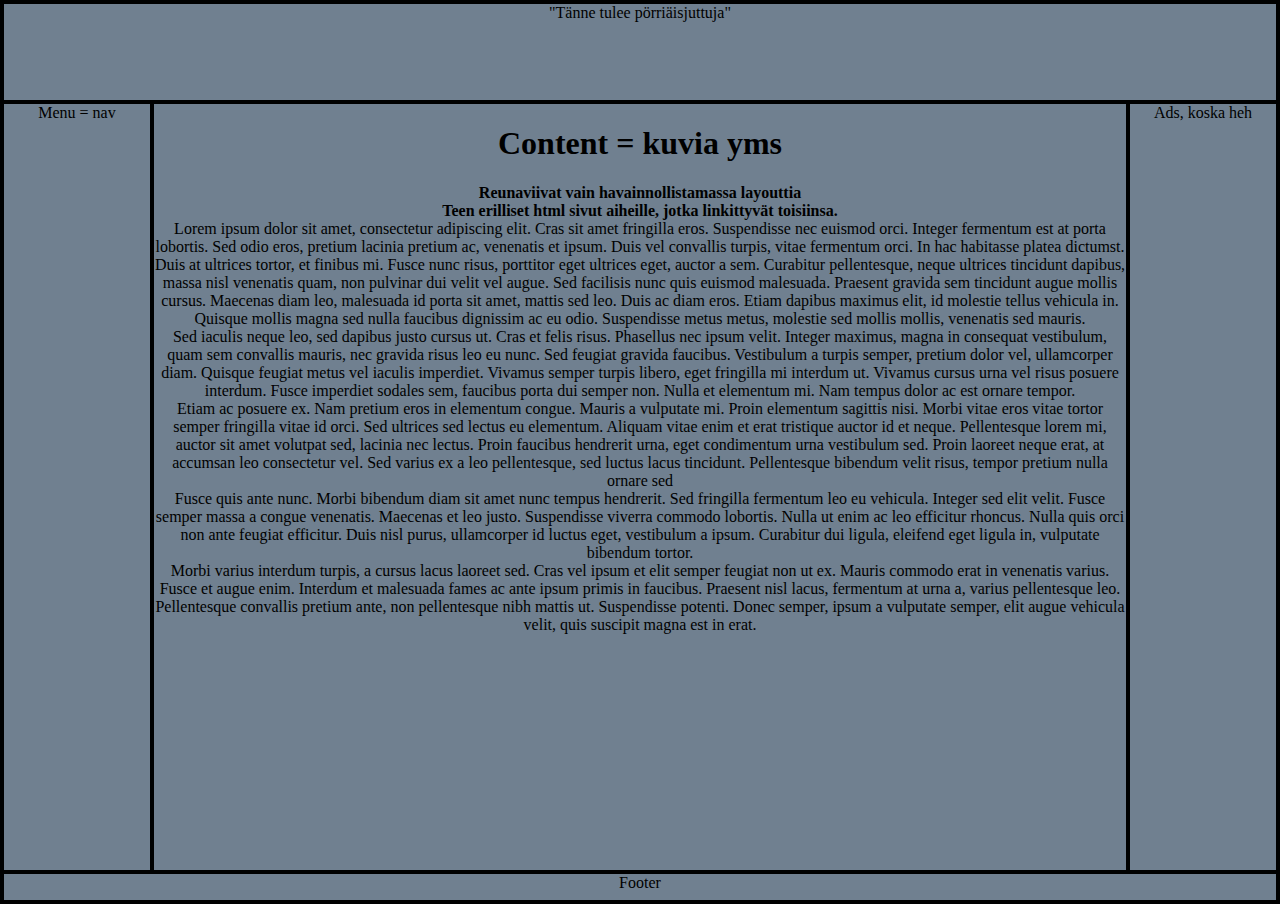
==== index.html @ ac58872f "css siistiminen" ====
<html lang="en">
<head>
    <meta charset="UTF-8">
    <meta http-equiv="X-UA-Compatible" content="IE=edge">
    <meta name="viewport" content="width=device-width, initial-scale=1.0">
    <link rel="stylesheet" type="text/css" media="screen" href="hha_style.css">
    <script src="/hha_script.js"></script>
    <title>Honeyhill FApiary</title>
</head>
<body>
    <body class="hha_grid">
        <header class="hha__header">"Tänne tulee pörriäisjuttuja"</header>
        <main class="hha__main">
            <b><h1> Content = kuvia yms</h1>
            Reunaviivat vain havainnollistamassa layouttia
            <br>
            Teen erilliset html sivut aiheille, jotka linkittyvät toisiinsa.</b>
            <br>
            Lorem ipsum dolor sit amet, consectetur adipiscing elit. Cras sit amet fringilla eros. Suspendisse nec euismod orci. Integer fermentum est at porta lobortis. Sed odio eros, pretium lacinia pretium ac, venenatis et ipsum. Duis vel convallis turpis, vitae fermentum orci. In hac habitasse platea dictumst. Duis at ultrices tortor, et finibus mi. Fusce nunc risus, porttitor eget ultrices eget, auctor a sem. Curabitur pellentesque, neque ultrices tincidunt dapibus, massa nisl venenatis quam, non pulvinar dui velit vel augue. Sed facilisis nunc quis euismod malesuada. Praesent gravida sem tincidunt augue mollis cursus. Maecenas diam leo, malesuada id porta sit amet, mattis sed leo. Duis ac diam eros. Etiam dapibus maximus elit, id molestie tellus vehicula in. Quisque mollis magna sed nulla faucibus dignissim ac eu odio. Suspendisse metus metus, molestie sed mollis mollis, venenatis sed mauris.
            <br>
            Sed iaculis neque leo, sed dapibus justo cursus ut. Cras et felis risus. Phasellus nec ipsum velit. Integer maximus, magna in consequat vestibulum, quam sem convallis mauris, nec gravida risus leo eu nunc. Sed feugiat gravida faucibus. Vestibulum a turpis semper, pretium dolor vel, ullamcorper diam. Quisque feugiat metus vel iaculis imperdiet. Vivamus semper turpis libero, eget fringilla mi interdum ut. Vivamus cursus urna vel risus posuere interdum. Fusce imperdiet sodales sem, faucibus porta dui semper non. Nulla et elementum mi. Nam tempus dolor ac est ornare tempor.
            <br>
            Etiam ac posuere ex. Nam pretium eros in elementum congue. Mauris a vulputate mi. Proin elementum sagittis nisi. Morbi vitae eros vitae tortor semper fringilla vitae id orci. Sed ultrices sed lectus eu elementum. Aliquam vitae enim et erat tristique auctor id et neque. Pellentesque lorem mi, auctor sit amet volutpat sed, lacinia nec lectus. Proin faucibus hendrerit urna, eget condimentum urna vestibulum sed. Proin laoreet neque erat, at accumsan leo consectetur vel. Sed varius ex a leo pellentesque, sed luctus lacus tincidunt. Pellentesque bibendum velit risus, tempor pretium nulla ornare sed
            <br>
            Fusce quis ante nunc. Morbi bibendum diam sit amet nunc tempus hendrerit. Sed fringilla fermentum leo eu vehicula. Integer sed elit velit. Fusce semper massa a congue venenatis. Maecenas et leo justo. Suspendisse viverra commodo lobortis. Nulla ut enim ac leo efficitur rhoncus. Nulla quis orci non ante feugiat efficitur. Duis nisl purus, ullamcorper id luctus eget, vestibulum a ipsum. Curabitur dui ligula, eleifend eget ligula in, vulputate bibendum tortor.
            <br>
            Morbi varius interdum turpis, a cursus lacus laoreet sed. Cras vel ipsum et elit semper feugiat non ut ex. Mauris commodo erat in venenatis varius. Fusce et augue enim. Interdum et malesuada fames ac ante ipsum primis in faucibus. Praesent nisl lacus, fermentum at urna a, varius pellentesque leo. Pellentesque convallis pretium ante, non pellentesque nibh mattis ut. Suspendisse potenti. Donec semper, ipsum a vulputate semper, elit augue vehicula velit, quis suscipit magna est in erat.
        </main>
        <aside class="hha__left">Menu = nav</aside>
        <aside class="hha__right">Ads, koska heh</aside>
        <footer class="hha__footer">Footer</footer>
</body>
</html>
---- hha_style.css ----
body {
    margin: 0;
    background: slategrey;
    text-align: center;
}


.hha__header { grid-area: header; border: black solid 2px; }
.hha__footer { grid-area: footer; border: black solid 2px; }
.hha__main { grid-area: main; border: black solid 2px; }
.hha__left { grid-area: navigation; border: black solid 2px;}
.hha__right { grid-area: ads; border: black solid 2px;}

.hha_grid {
	display: grid;
	grid-template-areas: "header header header"
	                     "navigation main ads"
	                     "footer footer footer";
	grid-template-columns: 150px 1fr 150px;
	grid-template-rows: 100px 
						1fr
						30px;
    min-height: 100vh;
    border: black solid 2px;
}

@media screen and (max-width: 600px) {
	.hha_grid {
        
        grid-template-areas: 
                            "header"
		                    "navigation"
		                    "main"
		                    "ads"
		                    "footer";
		grid-template-columns: 100%;
		grid-template-rows: 100px 
							50px 
							1fr
							50px 
							30px;
	}
}
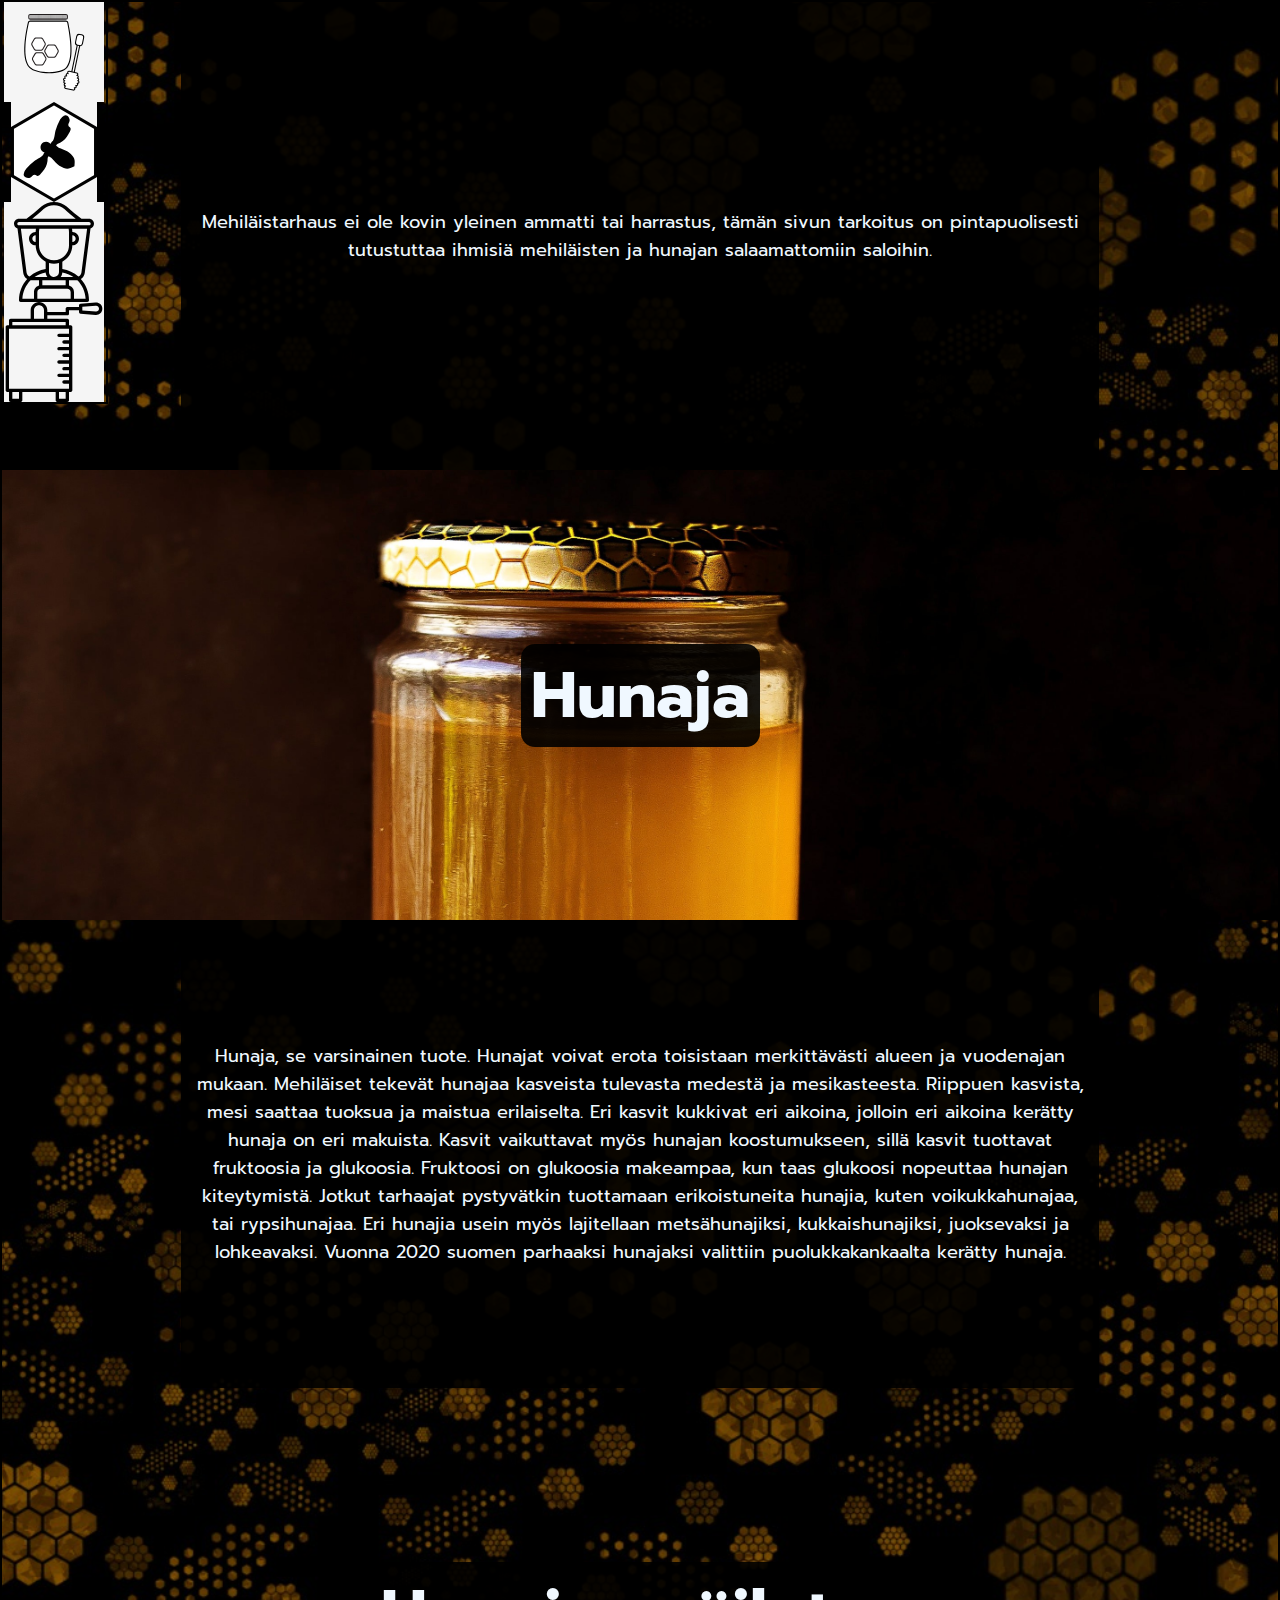
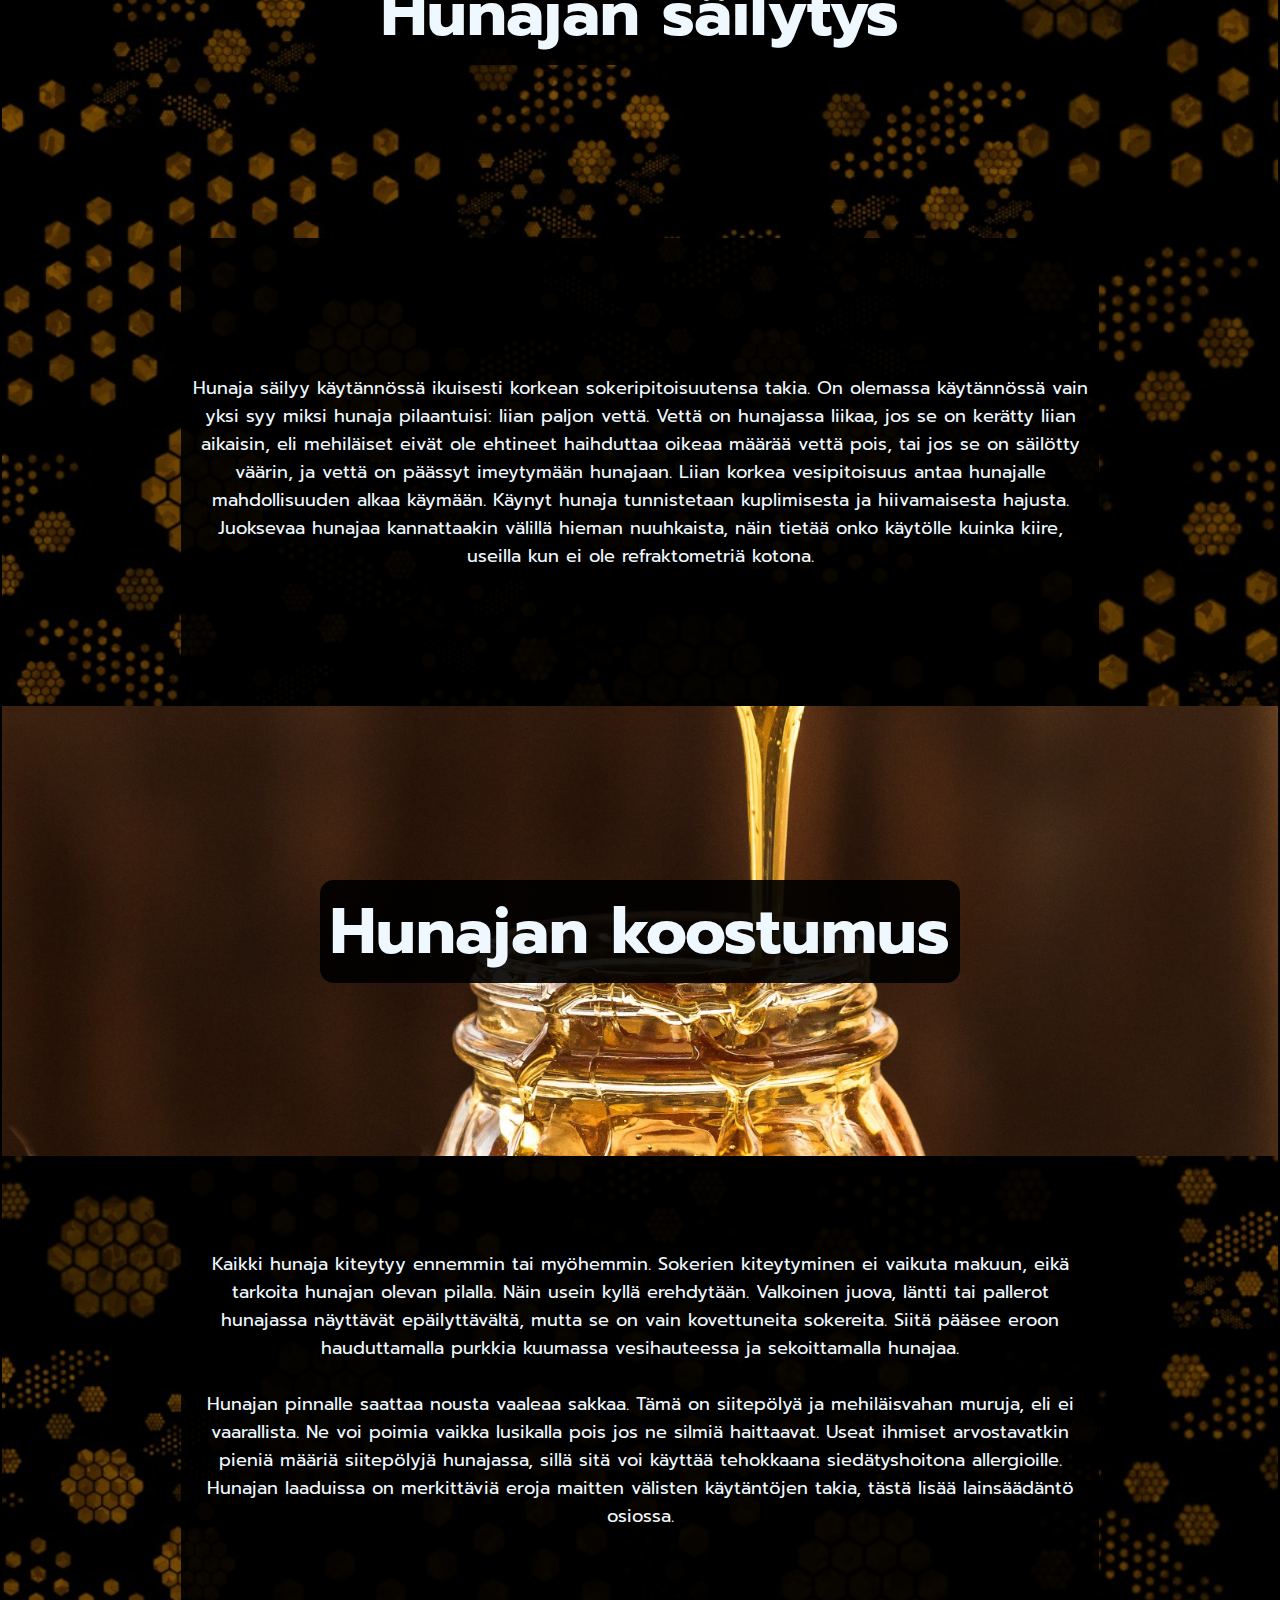
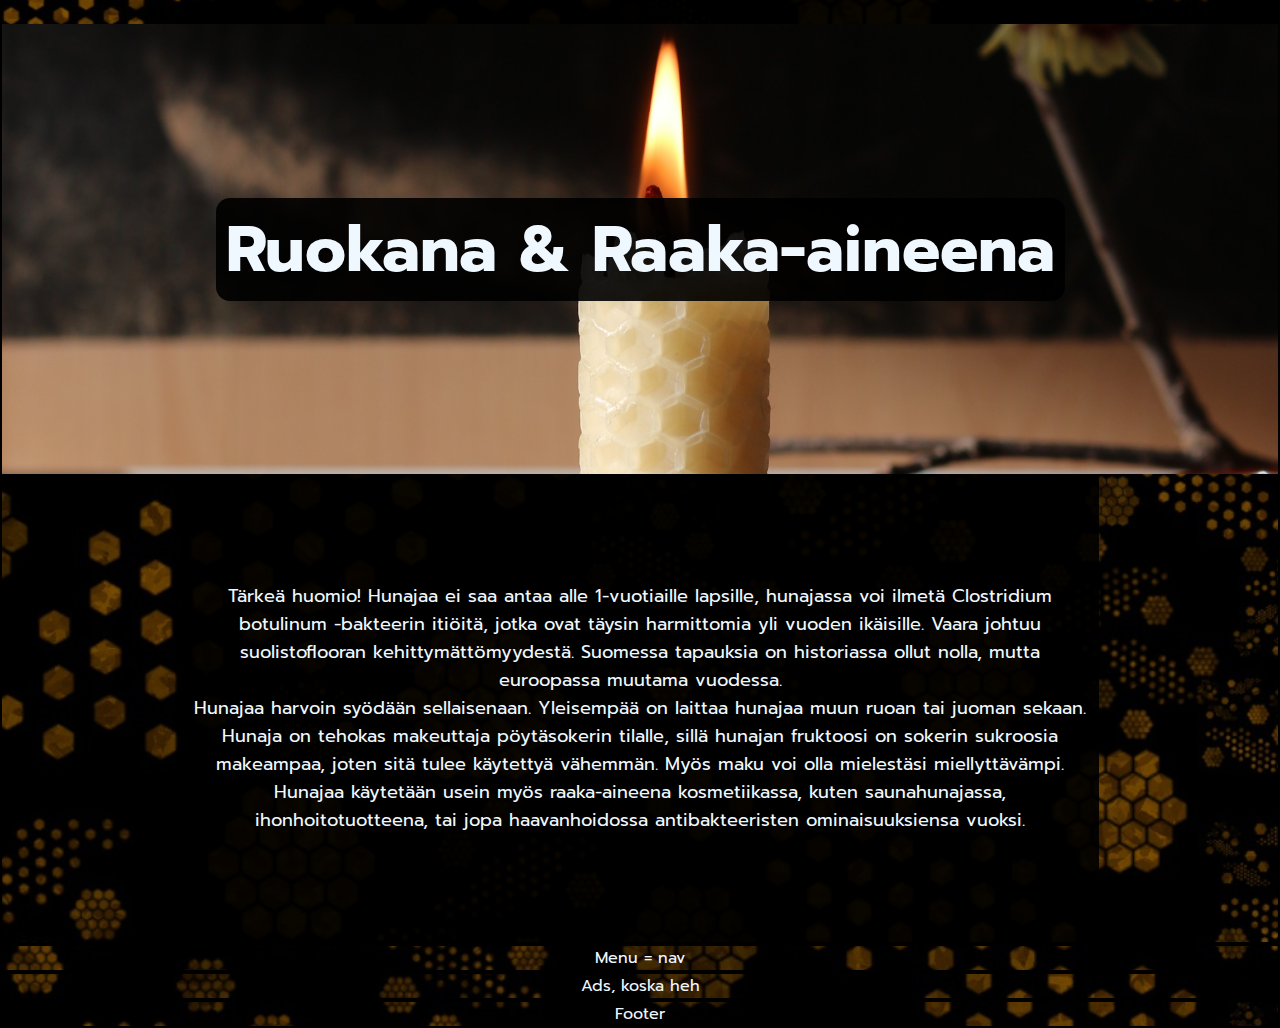
==== commit 1c7a5c9d: "sivu 1 content valmis, nav bar kesken" ====
--- a/index.html
+++ b/index.html
@@ -4,27 +4,80 @@
     <meta http-equiv="X-UA-Compatible" content="IE=edge">
     <meta name="viewport" content="width=device-width, initial-scale=1.0">
     <link rel="stylesheet" type="text/css" media="screen" href="hha_style.css">
-    <script src="/hha_script.js"></script>
+    <script src="hha_script.js"></script>
     <title>Honeyhill FApiary</title>
 </head>
 <body>
     <body class="hha_grid">
-        <header class="hha__header">"Tänne tulee pörriäisjuttuja"</header>
+       <!-- Nav on viel iha päi hemmettiä, en saanu noita kuvia pysymään oikeassa muodossa. horisontaalisesti asetettuna listana kuvat katosivat --> 
+        <header class="hha__header">
+            <a href="">
+            <img class="svg" src="hha_media/Honey_icon_white_01.svg" alt="Hunaja">
+            </a>
+            <a href="">
+            <img class="svg" src="hha_media/Hex_icon_with_bee_white.svg" alt="Mehiläiset">
+            </a>
+            <a href="">
+            <img class="svg" src="hha_media/beekeeper.svg" alt="Tarhaus">
+            </a>
+            <a href="">
+            <img class="svg" src="hha_media/centrigute.svg" alt="Lainsäädäntö">
+            </a>
+               
+        </header>
         <main class="hha__main">
-            <b><h1> Content = kuvia yms</h1>
-            Reunaviivat vain havainnollistamassa layouttia
-            <br>
-            Teen erilliset html sivut aiheille, jotka linkittyvät toisiinsa.</b>
-            <br>
-            Lorem ipsum dolor sit amet, consectetur adipiscing elit. Cras sit amet fringilla eros. Suspendisse nec euismod orci. Integer fermentum est at porta lobortis. Sed odio eros, pretium lacinia pretium ac, venenatis et ipsum. Duis vel convallis turpis, vitae fermentum orci. In hac habitasse platea dictumst. Duis at ultrices tortor, et finibus mi. Fusce nunc risus, porttitor eget ultrices eget, auctor a sem. Curabitur pellentesque, neque ultrices tincidunt dapibus, massa nisl venenatis quam, non pulvinar dui velit vel augue. Sed facilisis nunc quis euismod malesuada. Praesent gravida sem tincidunt augue mollis cursus. Maecenas diam leo, malesuada id porta sit amet, mattis sed leo. Duis ac diam eros. Etiam dapibus maximus elit, id molestie tellus vehicula in. Quisque mollis magna sed nulla faucibus dignissim ac eu odio. Suspendisse metus metus, molestie sed mollis mollis, venenatis sed mauris.
-            <br>
-            Sed iaculis neque leo, sed dapibus justo cursus ut. Cras et felis risus. Phasellus nec ipsum velit. Integer maximus, magna in consequat vestibulum, quam sem convallis mauris, nec gravida risus leo eu nunc. Sed feugiat gravida faucibus. Vestibulum a turpis semper, pretium dolor vel, ullamcorper diam. Quisque feugiat metus vel iaculis imperdiet. Vivamus semper turpis libero, eget fringilla mi interdum ut. Vivamus cursus urna vel risus posuere interdum. Fusce imperdiet sodales sem, faucibus porta dui semper non. Nulla et elementum mi. Nam tempus dolor ac est ornare tempor.
-            <br>
-            Etiam ac posuere ex. Nam pretium eros in elementum congue. Mauris a vulputate mi. Proin elementum sagittis nisi. Morbi vitae eros vitae tortor semper fringilla vitae id orci. Sed ultrices sed lectus eu elementum. Aliquam vitae enim et erat tristique auctor id et neque. Pellentesque lorem mi, auctor sit amet volutpat sed, lacinia nec lectus. Proin faucibus hendrerit urna, eget condimentum urna vestibulum sed. Proin laoreet neque erat, at accumsan leo consectetur vel. Sed varius ex a leo pellentesque, sed luctus lacus tincidunt. Pellentesque bibendum velit risus, tempor pretium nulla ornare sed
-            <br>
-            Fusce quis ante nunc. Morbi bibendum diam sit amet nunc tempus hendrerit. Sed fringilla fermentum leo eu vehicula. Integer sed elit velit. Fusce semper massa a congue venenatis. Maecenas et leo justo. Suspendisse viverra commodo lobortis. Nulla ut enim ac leo efficitur rhoncus. Nulla quis orci non ante feugiat efficitur. Duis nisl purus, ullamcorper id luctus eget, vestibulum a ipsum. Curabitur dui ligula, eleifend eget ligula in, vulputate bibendum tortor.
-            <br>
-            Morbi varius interdum turpis, a cursus lacus laoreet sed. Cras vel ipsum et elit semper feugiat non ut ex. Mauris commodo erat in venenatis varius. Fusce et augue enim. Interdum et malesuada fames ac ante ipsum primis in faucibus. Praesent nisl lacus, fermentum at urna a, varius pellentesque leo. Pellentesque convallis pretium ante, non pellentesque nibh mattis ut. Suspendisse potenti. Donec semper, ipsum a vulputate semper, elit augue vehicula velit, quis suscipit magna est in erat.
+            <div>              
+                Mehiläistarhaus ei ole kovin yleinen ammatti tai harrastus, tämän sivun tarkoitus on pintapuolisesti tutustuttaa ihmisiä mehiläisten ja hunajan salaamattomiin saloihin.
+            </div>
+
+            <div class="contentHeadline">
+                <h2>
+                   Hunaja
+                </h2>
+
+            </div>
+
+            <div>
+                <p>Hunaja, se varsinainen tuote. Hunajat voivat erota toisistaan merkittävästi alueen ja vuodenajan mukaan. Mehiläiset tekevät hunajaa kasveista tulevasta medestä ja mesikasteesta. Riippuen kasvista, mesi saattaa tuoksua ja maistua erilaiselta. 
+                    Eri kasvit kukkivat eri aikoina, jolloin eri aikoina kerätty hunaja on eri makuista. Kasvit vaikuttavat myös hunajan koostumukseen, sillä kasvit tuottavat fruktoosia ja glukoosia.
+                    Fruktoosi on glukoosia makeampaa, kun taas glukoosi nopeuttaa hunajan kiteytymistä.
+                    Jotkut tarhaajat pystyvätkin tuottamaan erikoistuneita hunajia, kuten voikukkahunajaa, tai rypsihunajaa. Eri hunajia usein myös lajitellaan metsähunajiksi, kukkaishunajiksi, juoksevaksi ja lohkeavaksi. Vuonna 2020 suomen parhaaksi hunajaksi valittiin puolukkakankaalta kerätty hunaja.
+                </p>             
+            </div>
+
+            <div class="contentHeadline">
+                <h2>Hunajan säilytys</h2>
+            </div>
+            <div>
+                <p>
+                    Hunaja säilyy käytännössä ikuisesti korkean sokeripitoisuutensa takia.
+                    On olemassa käytännössä vain yksi syy miksi hunaja pilaantuisi: liian paljon vettä. Vettä on hunajassa liikaa, jos se on kerätty liian aikaisin, eli mehiläiset eivät ole ehtineet haihduttaa oikeaa määrää vettä pois, tai jos se on säilötty väärin, ja vettä on päässyt imeytymään hunajaan.
+                    Liian korkea vesipitoisuus antaa hunajalle mahdollisuuden alkaa käymään. Käynyt hunaja tunnistetaan kuplimisesta ja hiivamaisesta hajusta. Juoksevaa hunajaa kannattaakin välillä hieman nuuhkaista, näin tietää onko käytölle kuinka kiire, useilla kun ei ole refraktometriä kotona.
+                </p>
+            </div>
+            <div class="contentHeadline">
+                <h2> Hunajan koostumus</h2>
+            </div>
+            <div>
+                <p>
+                    Kaikki hunaja kiteytyy ennemmin tai myöhemmin. Sokerien kiteytyminen ei vaikuta makuun, eikä tarkoita hunajan olevan pilalla. Näin usein kyllä erehdytään. Valkoinen juova, läntti tai pallerot hunajassa näyttävät epäilyttävältä, mutta se on vain kovettuneita sokereita. Siitä pääsee eroon hauduttamalla purkkia kuumassa vesihauteessa ja sekoittamalla hunajaa. 
+                    <br><br>
+                    Hunajan pinnalle saattaa nousta vaaleaa sakkaa. Tämä on siitepölyä ja mehiläisvahan muruja, eli ei vaarallista. Ne voi poimia vaikka lusikalla pois jos ne silmiä haittaavat. Useat ihmiset arvostavatkin pieniä määriä siitepölyjä hunajassa, sillä sitä voi käyttää tehokkaana siedätyshoitona allergioille.
+                    Hunajan laaduissa on merkittäviä eroja maitten välisten käytäntöjen takia, tästä lisää lainsäädäntö osiossa.
+                </p>
+            </div>
+            <div class="contentHeadline">
+                <h2>Ruokana & Raaka-aineena</h2>
+            </div>
+            <div>
+                <p>
+                    Tärkeä huomio! Hunajaa ei saa antaa alle 1-vuotiaille lapsille, hunajassa voi ilmetä Clostridium botulinum -bakteerin itiöitä, jotka ovat täysin harmittomia yli vuoden ikäisille. Vaara johtuu suolistoflooran kehittymättömyydestä. Suomessa tapauksia on historiassa ollut nolla, mutta euroopassa muutama vuodessa.
+                    <br>
+                    Hunajaa harvoin syödään sellaisenaan. Yleisempää on laittaa hunajaa muun ruoan tai juoman sekaan. Hunaja on tehokas makeuttaja pöytäsokerin tilalle, sillä hunajan fruktoosi on sokerin sukroosia makeampaa, joten sitä tulee käytettyä vähemmän. Myös maku voi olla mielestäsi miellyttävämpi.
+                    <br>
+                    Hunajaa käytetään usein myös raaka-aineena kosmetiikassa, kuten saunahunajassa, ihonhoitotuotteena, tai jopa haavanhoidossa antibakteeristen ominaisuuksiensa vuoksi.
+                </p>
+            </div>
         </main>
         <aside class="hha__left">Menu = nav</aside>
         <aside class="hha__right">Ads, koska heh</aside>
--- a/hha_style.css
+++ b/hha_style.css
@@ -1,9 +1,112 @@
+/* Sivun yleiset asetukset */
+@import url('https://fonts.googleapis.com/css2?family=Prompt:wght@100&display=swap');
+* {	border: 0;
+	padding: 0;
+	margin: 0;
+	font-family: 'Prompt', sans-serif;
+	color: aliceblue;	
+}
+
 body {
-    margin: 0;
     background: slategrey;
     text-align: center;
+	background-image: url(hha_media/background-7002290.jpg);
+	background-size: cover;
 }
 
+div {
+	display: flex;
+	align-items: center;
+	justify-content: center;
+	width: 100%;
+	height: 50vh;}
+
+h2 {
+	font-size: 4em;
+	background-color: rgb(0, 0, 0, 0.9);	
+	padding: 3px 10px;
+	border-radius: 14px;	
+}
+
+/* content uotoilu aka. sekoilu */
+
+div:nth-child(1){
+	margin: auto;
+	padding: 1vh;
+	max-width: 100vh;
+	background-color: rgb(0, 0, 0, 0.9);
+	font-size: 2vh;
+}
+div:nth-child(2){
+	background-image: url(hha_media/honeyjar1.jpg);
+	background-size: cover;
+}
+div:nth-child(3){
+	margin: auto;
+	padding: 1vh;
+	max-width: 100vh;
+	background-color: rgb(0, 0, 0, 0.9);
+	font-size: 2vh;
+}
+div:nth-child(4){
+	background-image: url(hha_media/honeyjar2.jpg);
+	background-size: cover;
+}
+div:nth-child(5){
+	margin: auto;
+	padding: 1vh;
+	max-width: 100vh;
+	background-color: rgb(0, 0, 0, 0.9);
+	font-size: 2vh;
+}
+div:nth-child(6){
+	background-image: url(hha_media/honeyjar2\ -\ Copy.jpg);
+	background-size: cover;
+}
+div:nth-child(7){
+	margin: auto;
+	padding: 1vh;
+	max-width: 100vh;
+	background-color: rgb(0, 0, 0, 0.9);
+	font-size: 2vh;
+}
+div:nth-child(8){
+	background-image: url(hha_media/beeswax-4052813.jpg);
+	background-size: cover;
+}
+div:nth-child(9){
+	margin: auto;
+	padding: 1vh;
+	max-width: 100vh;
+	background-color: rgb(0, 0, 0, 0.9);
+	font-size: 2vh;
+}
+div:nth-child(10){
+	background-color: green;
+}
+div:nth-child(11){
+	margin: auto;
+	padding: 1vh;
+	max-width: 100vh;
+	background-color: rgb(0, 0, 0, 0.9);
+	font-size: 2vh;
+
+}div:nth-child(12){
+	background-color: green;
+}
+
+/* Nav on viel ripulia, en ehtinyt selvittää miks eka versio ei toiminut. Tämä on väliaikainen */
+
+.svg {
+	max-width: 100px;
+	max-height: 100px;
+	background-color: whitesmoke;
+		
+}  
+.hha__header { position: fixed;
+}
+
+/* Gridin jäsentely */
 
 .hha__header { grid-area: header; border: black solid 2px; }
 .hha__footer { grid-area: footer; border: black solid 2px; }
@@ -11,22 +114,7 @@
 .hha__left { grid-area: navigation; border: black solid 2px;}
 .hha__right { grid-area: ads; border: black solid 2px;}
 
-.hha_grid {
-	display: grid;
-	grid-template-areas: "header header header"
-	                     "navigation main ads"
-	                     "footer footer footer";
-	grid-template-columns: 150px 1fr 150px;
-	grid-template-rows: 100px 
-						1fr
-						30px;
-    min-height: 100vh;
-    border: black solid 2px;
-}
-
-@media screen and (max-width: 600px) {
-	.hha_grid {
-        
+.hha_grid {        
         grid-template-areas: 
                             "header"
 		                    "navigation"
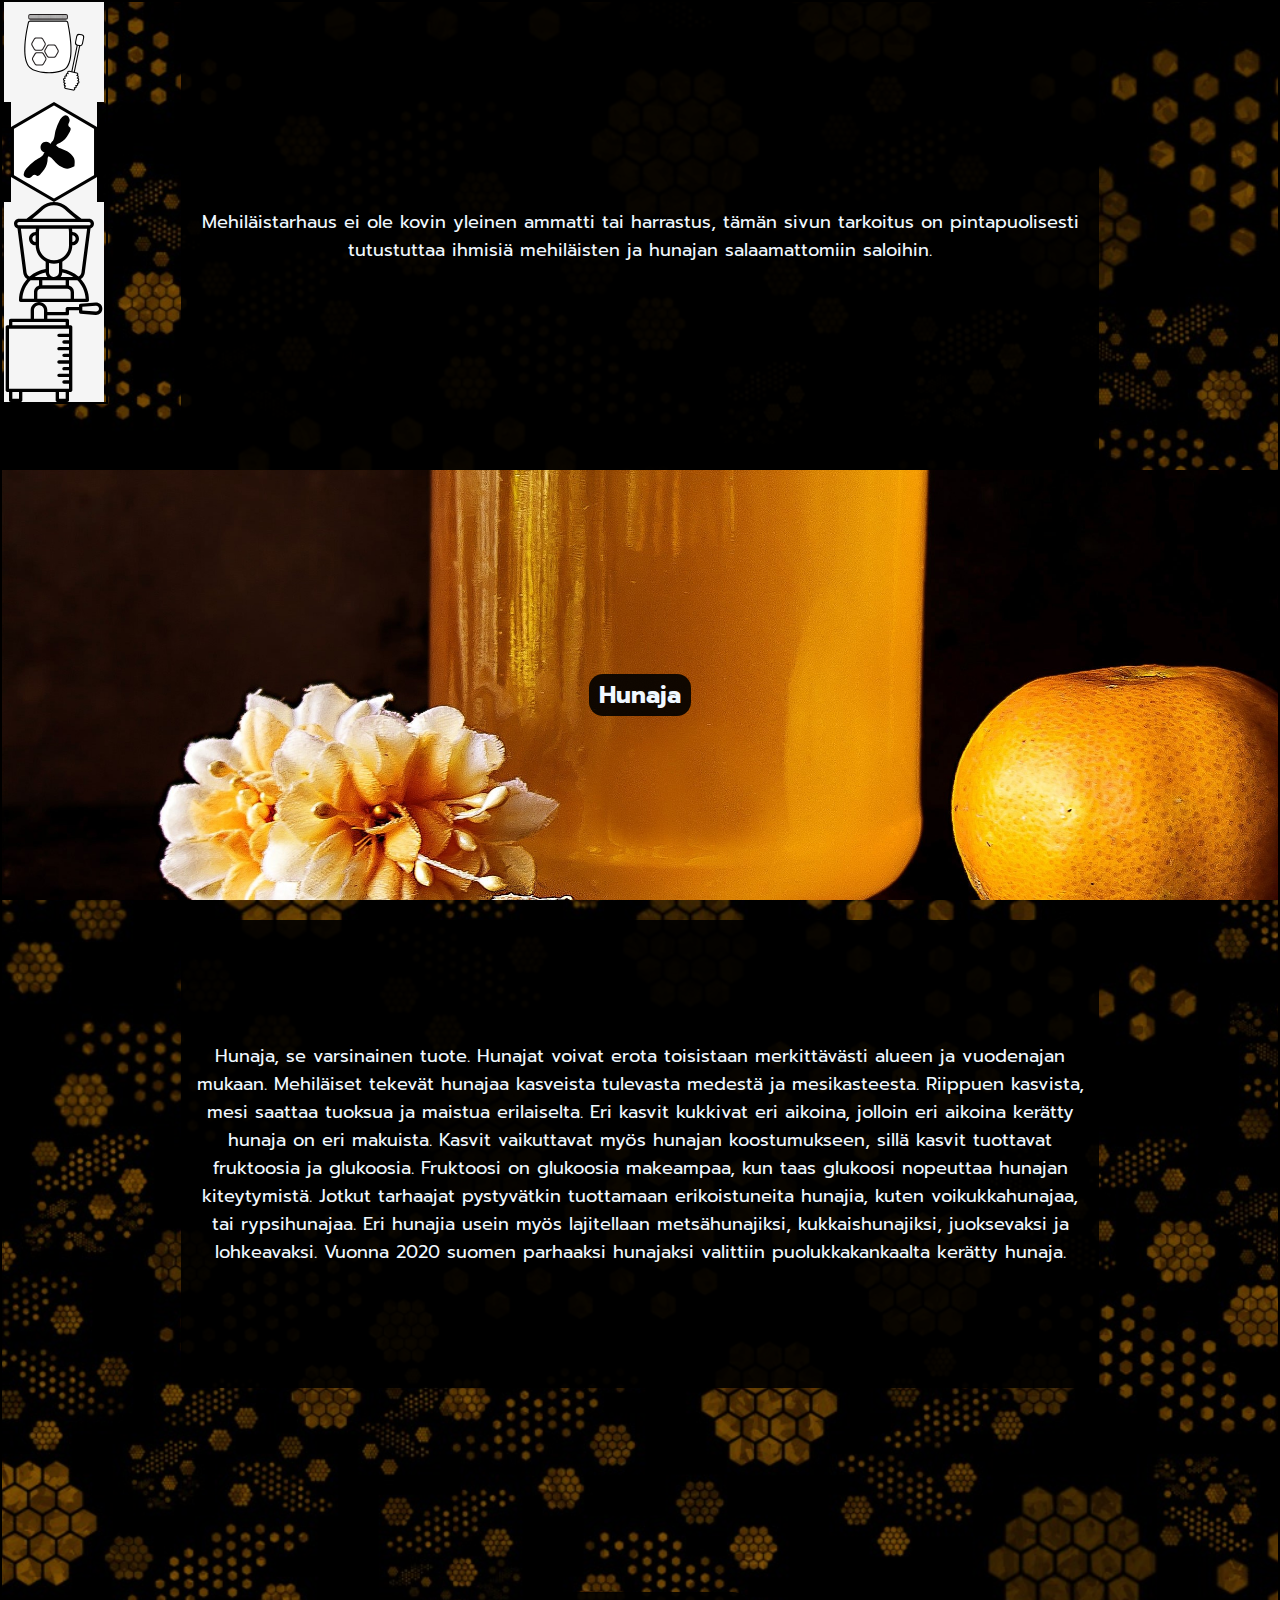
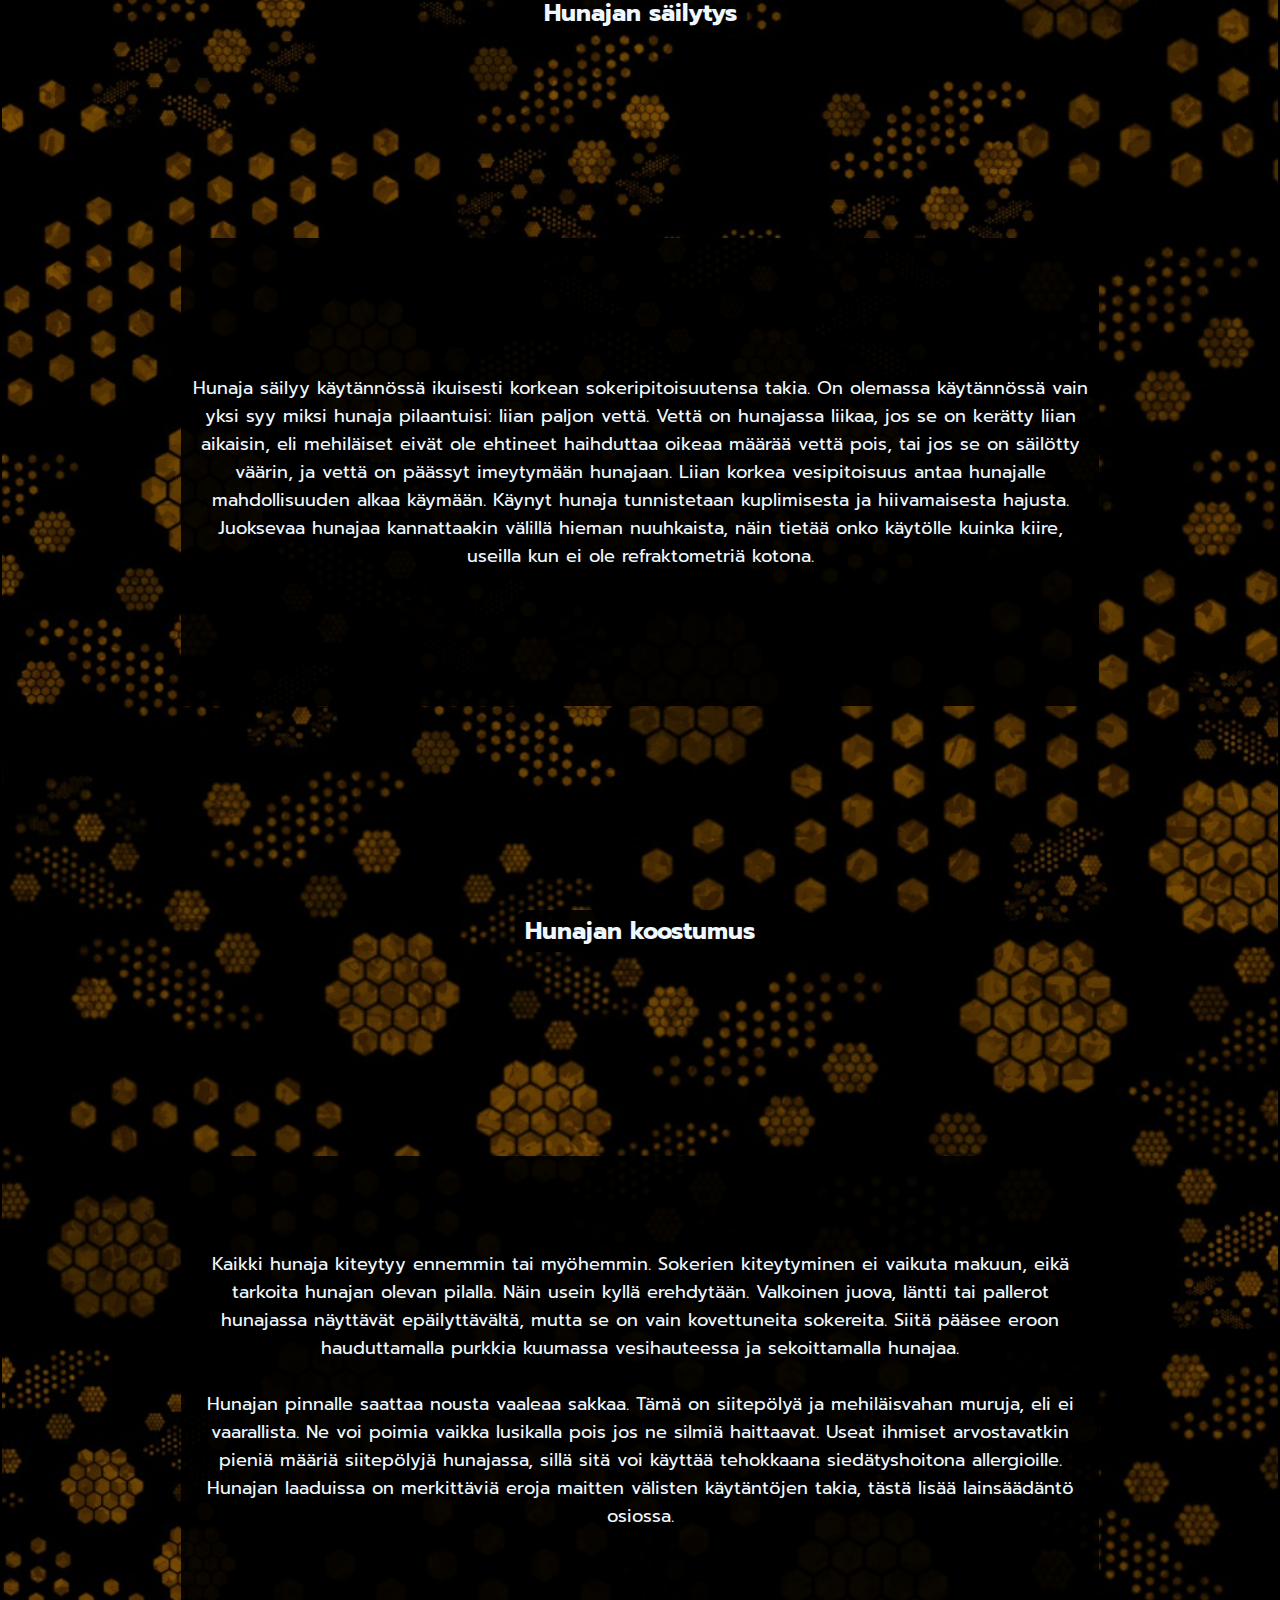
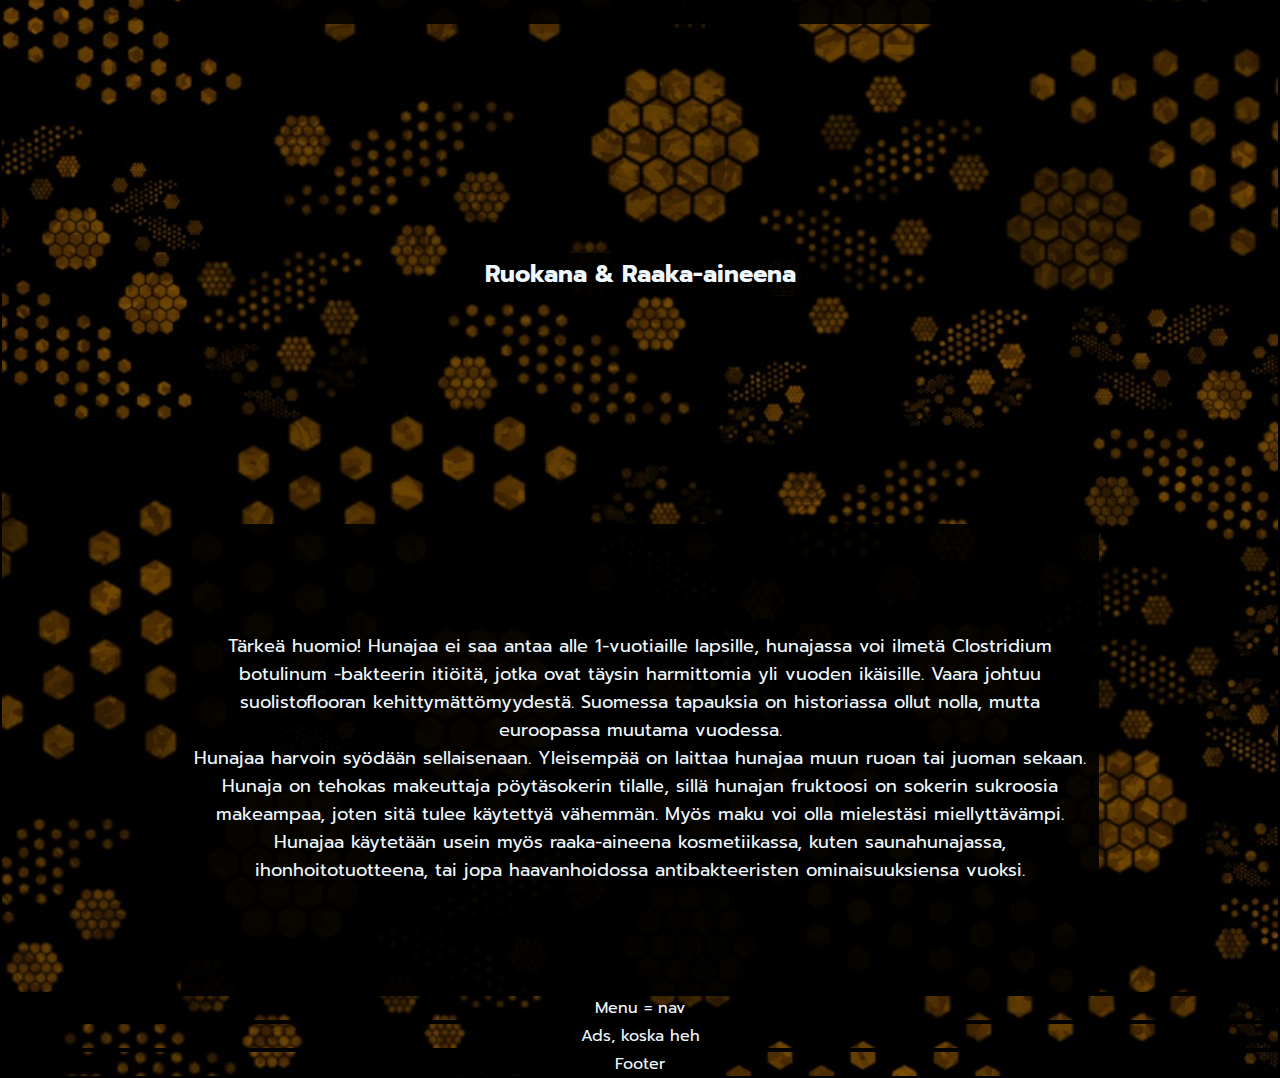
==== commit c10f2262: "parallax" ====
--- a/index.html
+++ b/index.html
@@ -11,16 +11,16 @@
     <body class="hha_grid">
        <!-- Nav on viel iha päi hemmettiä, en saanu noita kuvia pysymään oikeassa muodossa. horisontaalisesti asetettuna listana kuvat katosivat --> 
         <header class="hha__header">
-            <a href="">
+            <a href="index.html">
             <img class="svg" src="hha_media/Honey_icon_white_01.svg" alt="Hunaja">
             </a>
-            <a href="">
+            <a href="hha_bees.html">
             <img class="svg" src="hha_media/Hex_icon_with_bee_white.svg" alt="Mehiläiset">
             </a>
-            <a href="">
+            <a href="hha_apiary.html">
             <img class="svg" src="hha_media/beekeeper.svg" alt="Tarhaus">
             </a>
-            <a href="">
+            <a href="hha_source.html">
             <img class="svg" src="hha_media/centrigute.svg" alt="Lainsäädäntö">
             </a>
                
@@ -30,7 +30,7 @@
                 Mehiläistarhaus ei ole kovin yleinen ammatti tai harrastus, tämän sivun tarkoitus on pintapuolisesti tutustuttaa ihmisiä mehiläisten ja hunajan salaamattomiin saloihin.
             </div>
 
-            <div class="contentHeadline">
+            <div class="contentHeadlineHoney1">
                 <h2>
                    Hunaja
                 </h2>
@@ -45,7 +45,7 @@
                 </p>             
             </div>
 
-            <div class="contentHeadline">
+            <div class="contentHeadlineHoney2">
                 <h2>Hunajan säilytys</h2>
             </div>
             <div>
@@ -55,7 +55,7 @@
                     Liian korkea vesipitoisuus antaa hunajalle mahdollisuuden alkaa käymään. Käynyt hunaja tunnistetaan kuplimisesta ja hiivamaisesta hajusta. Juoksevaa hunajaa kannattaakin välillä hieman nuuhkaista, näin tietää onko käytölle kuinka kiire, useilla kun ei ole refraktometriä kotona.
                 </p>
             </div>
-            <div class="contentHeadline">
+            <div class="contentHeadlineHoney3">
                 <h2> Hunajan koostumus</h2>
             </div>
             <div>
@@ -66,7 +66,7 @@
                     Hunajan laaduissa on merkittäviä eroja maitten välisten käytäntöjen takia, tästä lisää lainsäädäntö osiossa.
                 </p>
             </div>
-            <div class="contentHeadline">
+            <div class="contentHeadlineHoney4">
                 <h2>Ruokana & Raaka-aineena</h2>
             </div>
             <div>
--- a/hha_style.css
+++ b/hha_style.css
@@ -19,10 +19,11 @@
 	align-items: center;
 	justify-content: center;
 	width: 100%;
-	height: 50vh;}
+	min-height: 50vh;
+	height: auto;}
 
 h2 {
-	font-size: 4em;
+	font-size: em;
 	background-color: rgb(0, 0, 0, 0.9);	
 	padding: 3px 10px;
 	border-radius: 14px;	
@@ -38,7 +39,9 @@
 	font-size: 2vh;
 }
 div:nth-child(2){
+	height: 50vh;
 	background-image: url(hha_media/honeyjar1.jpg);
+	background-attachment: fixed;
 	background-size: cover;
 }
 div:nth-child(3){
@@ -49,7 +52,9 @@
 	font-size: 2vh;
 }
 div:nth-child(4){
+	height: 50vh;
 	background-image: url(hha_media/honeyjar2.jpg);
+	background-attachment: fixed;
 	background-size: cover;
 }
 div:nth-child(5){
@@ -60,7 +65,9 @@
 	font-size: 2vh;
 }
 div:nth-child(6){
+	height: 50vh;
 	background-image: url(hha_media/honeyjar2\ -\ Copy.jpg);
+	background-attachment: fixed;
 	background-size: cover;
 }
 div:nth-child(7){
@@ -71,7 +78,9 @@
 	font-size: 2vh;
 }
 div:nth-child(8){
+	height: 500px;
 	background-image: url(hha_media/beeswax-4052813.jpg);
+	background-attachment: fixed;
 	background-size: cover;
 }
 div:nth-child(9){
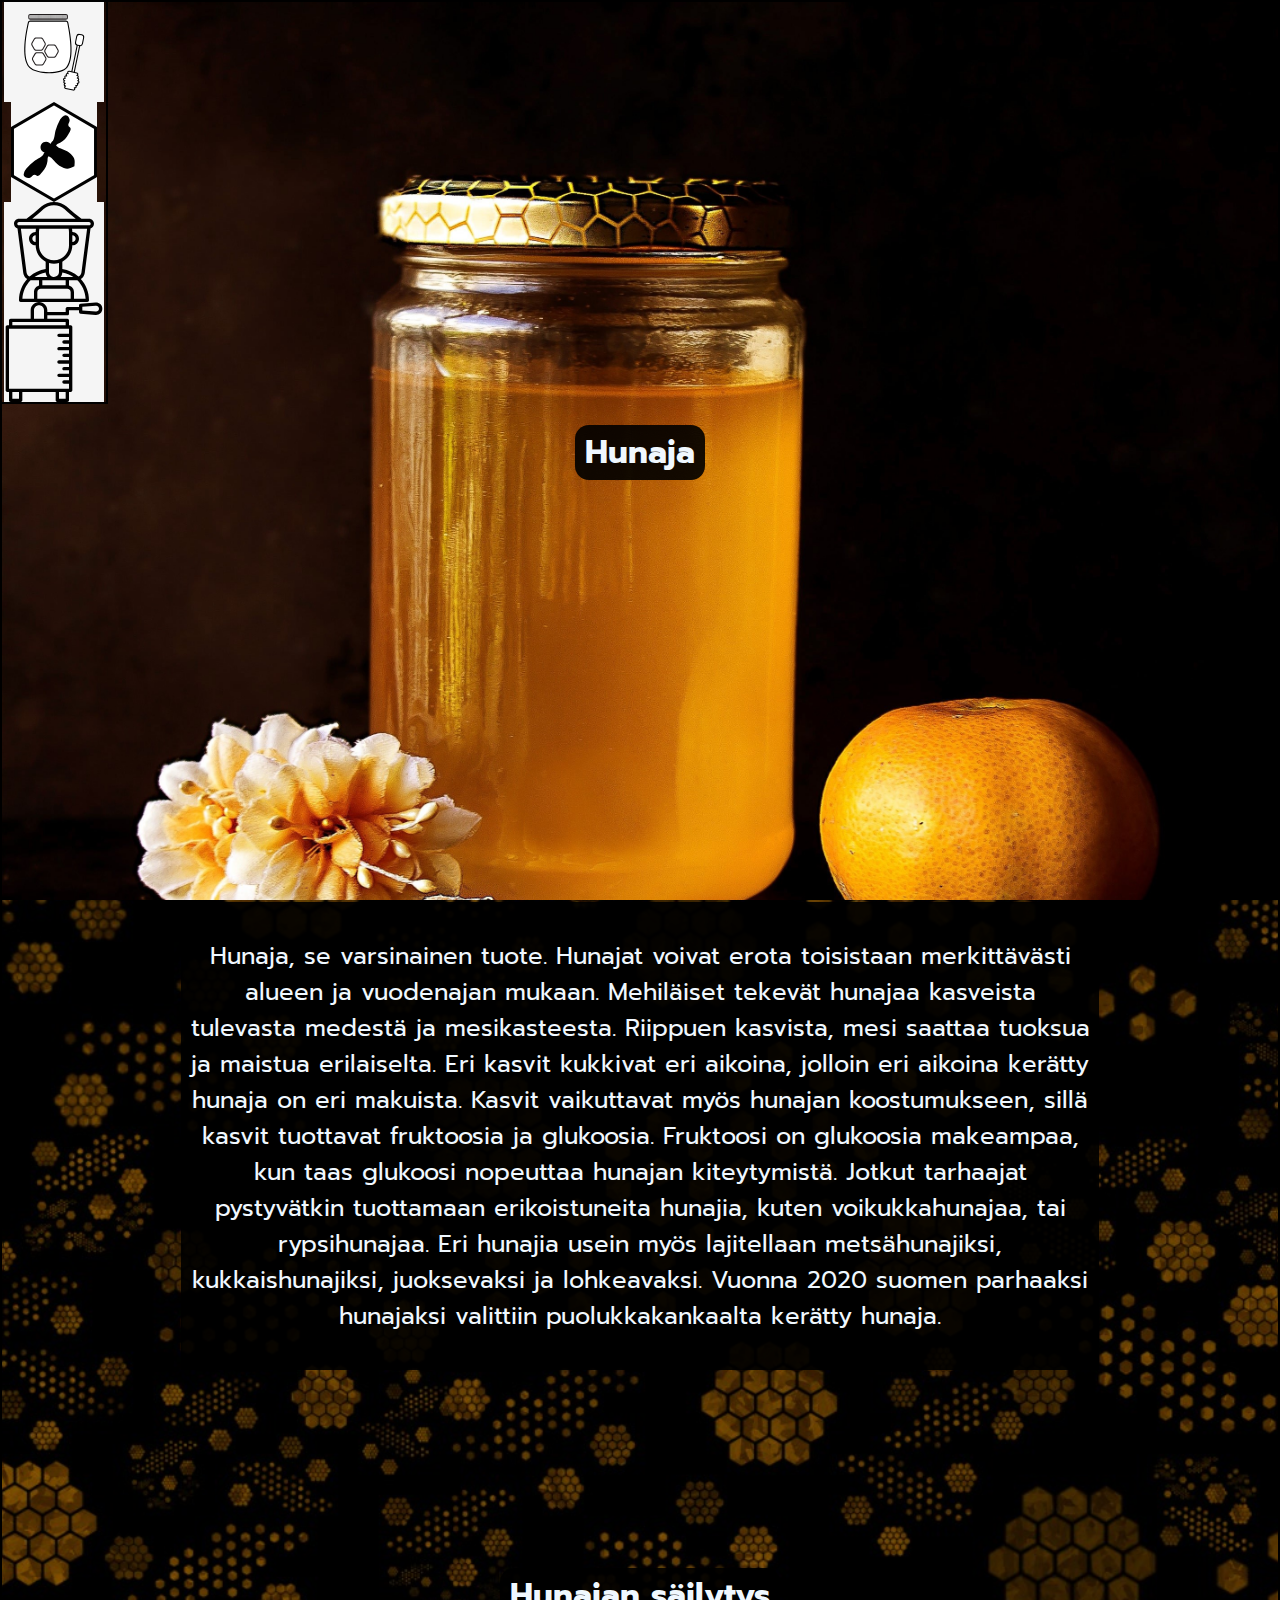
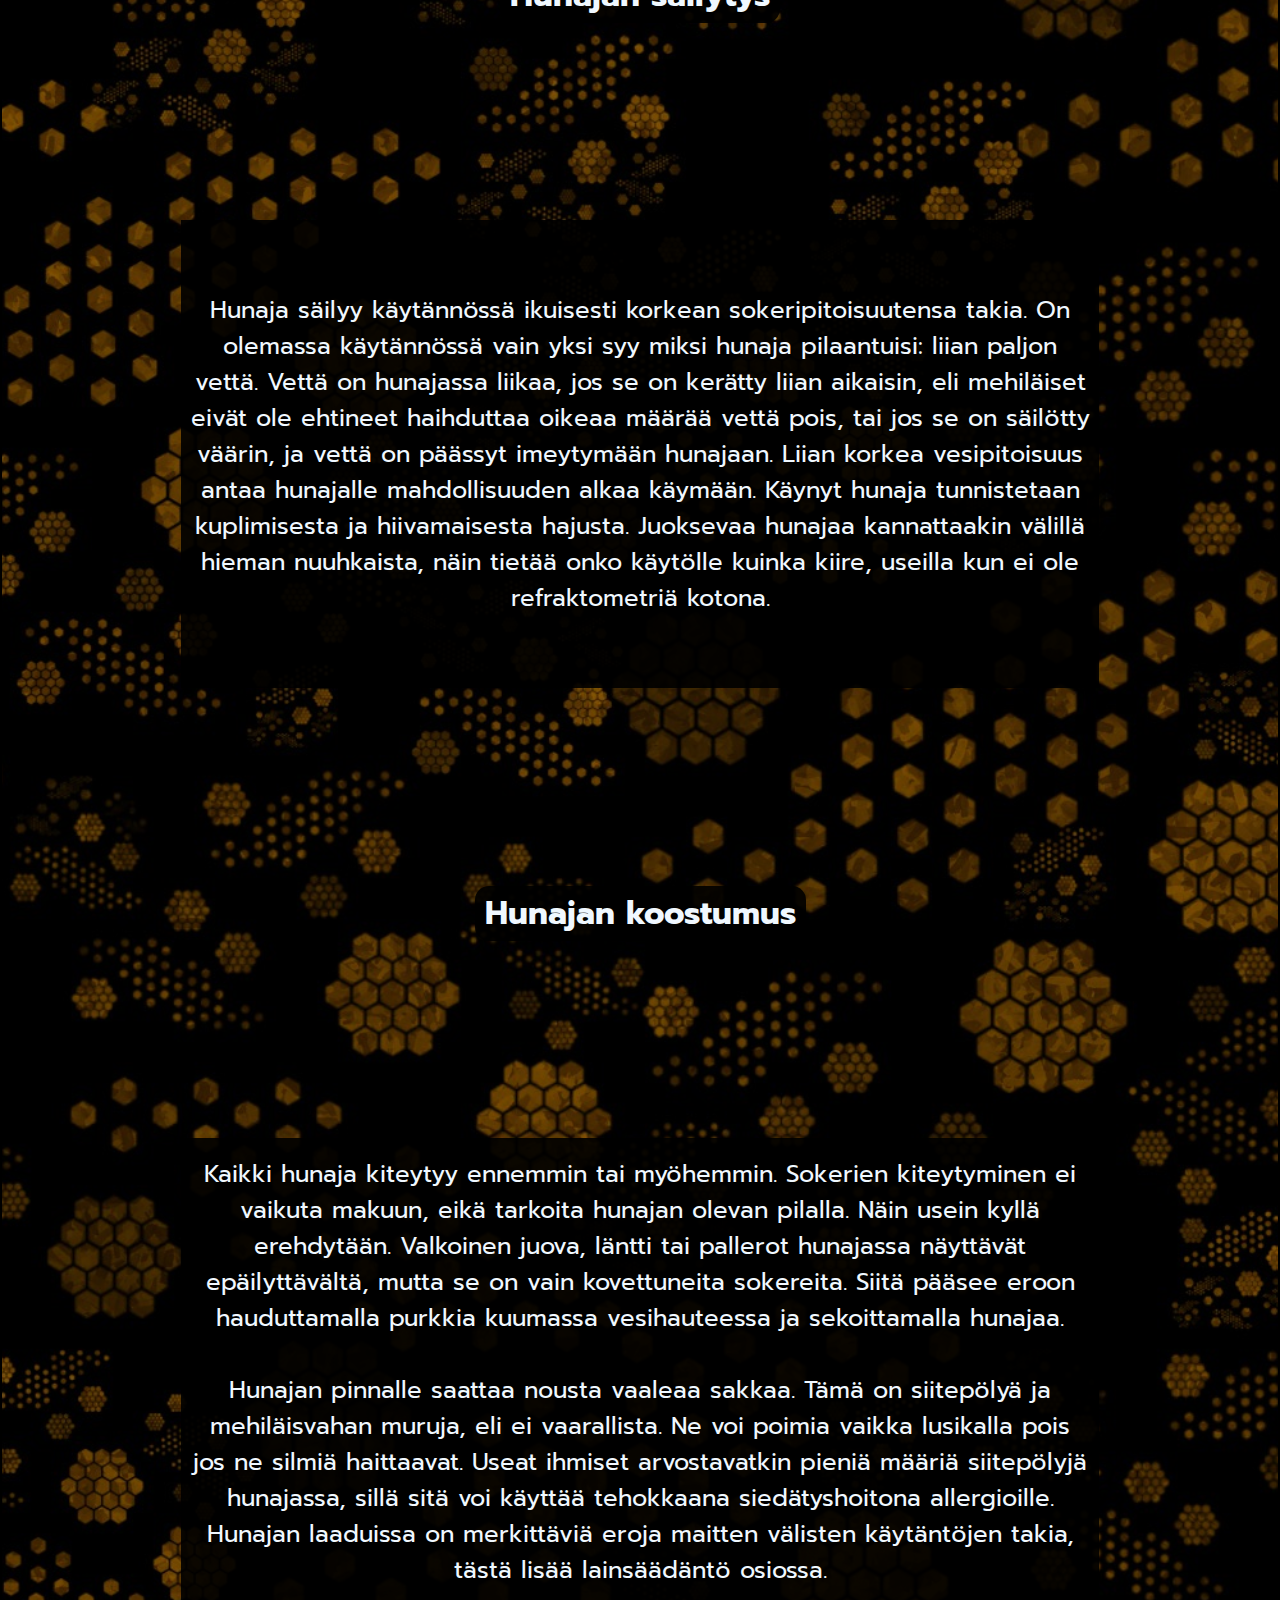
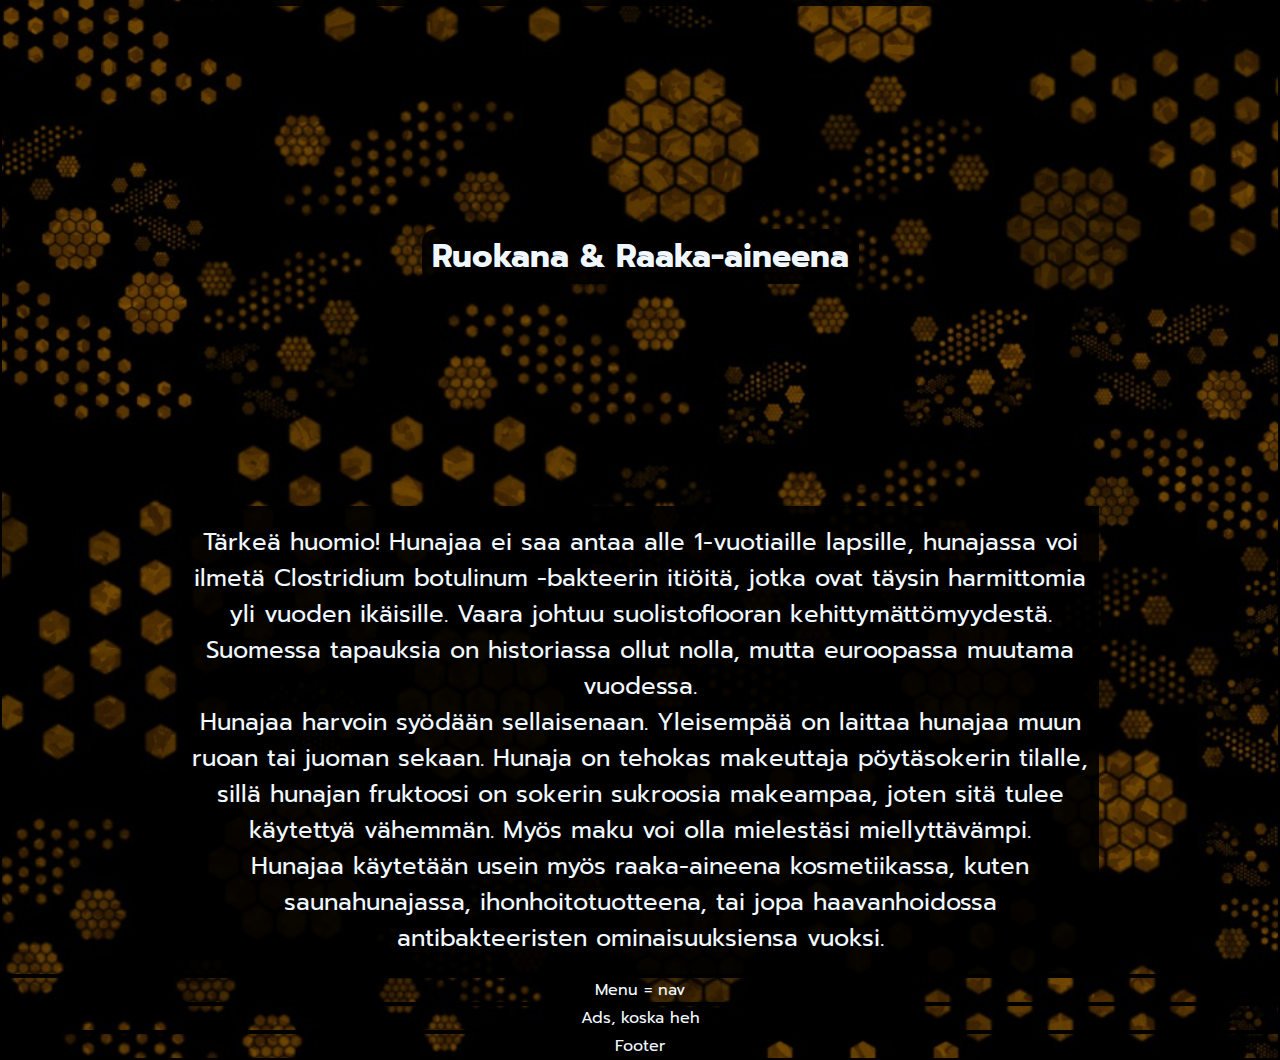
==== commit 2abbc067: "muokkailu" ====
--- a/index.html
+++ b/index.html
@@ -26,10 +26,7 @@
                
         </header>
         <main class="hha__main">
-            <div>              
-                Mehiläistarhaus ei ole kovin yleinen ammatti tai harrastus, tämän sivun tarkoitus on pintapuolisesti tutustuttaa ihmisiä mehiläisten ja hunajan salaamattomiin saloihin.
-            </div>
-
+           
             <div class="contentHeadlineHoney1">
                 <h2>
                    Hunaja
@@ -37,7 +34,7 @@
 
             </div>
 
-            <div>
+            <div class="textBox">
                 <p>Hunaja, se varsinainen tuote. Hunajat voivat erota toisistaan merkittävästi alueen ja vuodenajan mukaan. Mehiläiset tekevät hunajaa kasveista tulevasta medestä ja mesikasteesta. Riippuen kasvista, mesi saattaa tuoksua ja maistua erilaiselta. 
                     Eri kasvit kukkivat eri aikoina, jolloin eri aikoina kerätty hunaja on eri makuista. Kasvit vaikuttavat myös hunajan koostumukseen, sillä kasvit tuottavat fruktoosia ja glukoosia.
                     Fruktoosi on glukoosia makeampaa, kun taas glukoosi nopeuttaa hunajan kiteytymistä.
@@ -48,7 +45,7 @@
             <div class="contentHeadlineHoney2">
                 <h2>Hunajan säilytys</h2>
             </div>
-            <div>
+            <div class="textBox">
                 <p>
                     Hunaja säilyy käytännössä ikuisesti korkean sokeripitoisuutensa takia.
                     On olemassa käytännössä vain yksi syy miksi hunaja pilaantuisi: liian paljon vettä. Vettä on hunajassa liikaa, jos se on kerätty liian aikaisin, eli mehiläiset eivät ole ehtineet haihduttaa oikeaa määrää vettä pois, tai jos se on säilötty väärin, ja vettä on päässyt imeytymään hunajaan.
@@ -58,7 +55,7 @@
             <div class="contentHeadlineHoney3">
                 <h2> Hunajan koostumus</h2>
             </div>
-            <div>
+            <div class="textBox">
                 <p>
                     Kaikki hunaja kiteytyy ennemmin tai myöhemmin. Sokerien kiteytyminen ei vaikuta makuun, eikä tarkoita hunajan olevan pilalla. Näin usein kyllä erehdytään. Valkoinen juova, läntti tai pallerot hunajassa näyttävät epäilyttävältä, mutta se on vain kovettuneita sokereita. Siitä pääsee eroon hauduttamalla purkkia kuumassa vesihauteessa ja sekoittamalla hunajaa. 
                     <br><br>
@@ -69,7 +66,7 @@
             <div class="contentHeadlineHoney4">
                 <h2>Ruokana & Raaka-aineena</h2>
             </div>
-            <div>
+            <div class="textBox">
                 <p>
                     Tärkeä huomio! Hunajaa ei saa antaa alle 1-vuotiaille lapsille, hunajassa voi ilmetä Clostridium botulinum -bakteerin itiöitä, jotka ovat täysin harmittomia yli vuoden ikäisille. Vaara johtuu suolistoflooran kehittymättömyydestä. Suomessa tapauksia on historiassa ollut nolla, mutta euroopassa muutama vuodessa.
                     <br>
--- a/hha_style.css
+++ b/hha_style.css
@@ -23,85 +23,44 @@
 	height: auto;}
 
 h2 {
-	font-size: em;
+	font-size: 200%;
 	background-color: rgb(0, 0, 0, 0.9);	
 	padding: 3px 10px;
 	border-radius: 14px;	
 }
 
-/* content uotoilu aka. sekoilu */
+/* content muotoilu aka. sekoilu */
 
-div:nth-child(1){
+.textBox {
 	margin: auto;
 	padding: 1vh;
 	max-width: 100vh;
 	background-color: rgb(0, 0, 0, 0.9);
-	font-size: 2vh;
+	font-size: 150%;
 }
-div:nth-child(2){
-	height: 50vh;
-	background-image: url(hha_media/honeyjar1.jpg);
+.contentHeadlineHoney1{
+	height: 100vh;
+	background-image: url(hha_media/honeyjar1\ \(2\).jpg);
 	background-attachment: fixed;
 	background-size: cover;
 }
-div:nth-child(3){
-	margin: auto;
-	padding: 1vh;
-	max-width: 100vh;
-	background-color: rgb(0, 0, 0, 0.9);
-	font-size: 2vh;
-}
-div:nth-child(4){
+.contentHeadlineHoney2{
 	height: 50vh;
 	background-image: url(hha_media/honeyjar2.jpg);
 	background-attachment: fixed;
 	background-size: cover;
 }
-div:nth-child(5){
-	margin: auto;
-	padding: 1vh;
-	max-width: 100vh;
-	background-color: rgb(0, 0, 0, 0.9);
-	font-size: 2vh;
-}
-div:nth-child(6){
+.contentHeadlineHoney3{
 	height: 50vh;
-	background-image: url(hha_media/honeyjar2\ -\ Copy.jpg);
+	background-image: url(hha_media/honeyStacked.jpg);
 	background-attachment: fixed;
 	background-size: cover;
 }
-div:nth-child(7){
-	margin: auto;
-	padding: 1vh;
-	max-width: 100vh;
-	background-color: rgb(0, 0, 0, 0.9);
-	font-size: 2vh;
-}
-div:nth-child(8){
+.contentHeadlineHoney4{
 	height: 500px;
 	background-image: url(hha_media/beeswax-4052813.jpg);
 	background-attachment: fixed;
 	background-size: cover;
-}
-div:nth-child(9){
-	margin: auto;
-	padding: 1vh;
-	max-width: 100vh;
-	background-color: rgb(0, 0, 0, 0.9);
-	font-size: 2vh;
-}
-div:nth-child(10){
-	background-color: green;
-}
-div:nth-child(11){
-	margin: auto;
-	padding: 1vh;
-	max-width: 100vh;
-	background-color: rgb(0, 0, 0, 0.9);
-	font-size: 2vh;
-
-}div:nth-child(12){
-	background-color: green;
 }
 
 /* Nav on viel ripulia, en ehtinyt selvittää miks eka versio ei toiminut. Tämä on väliaikainen */
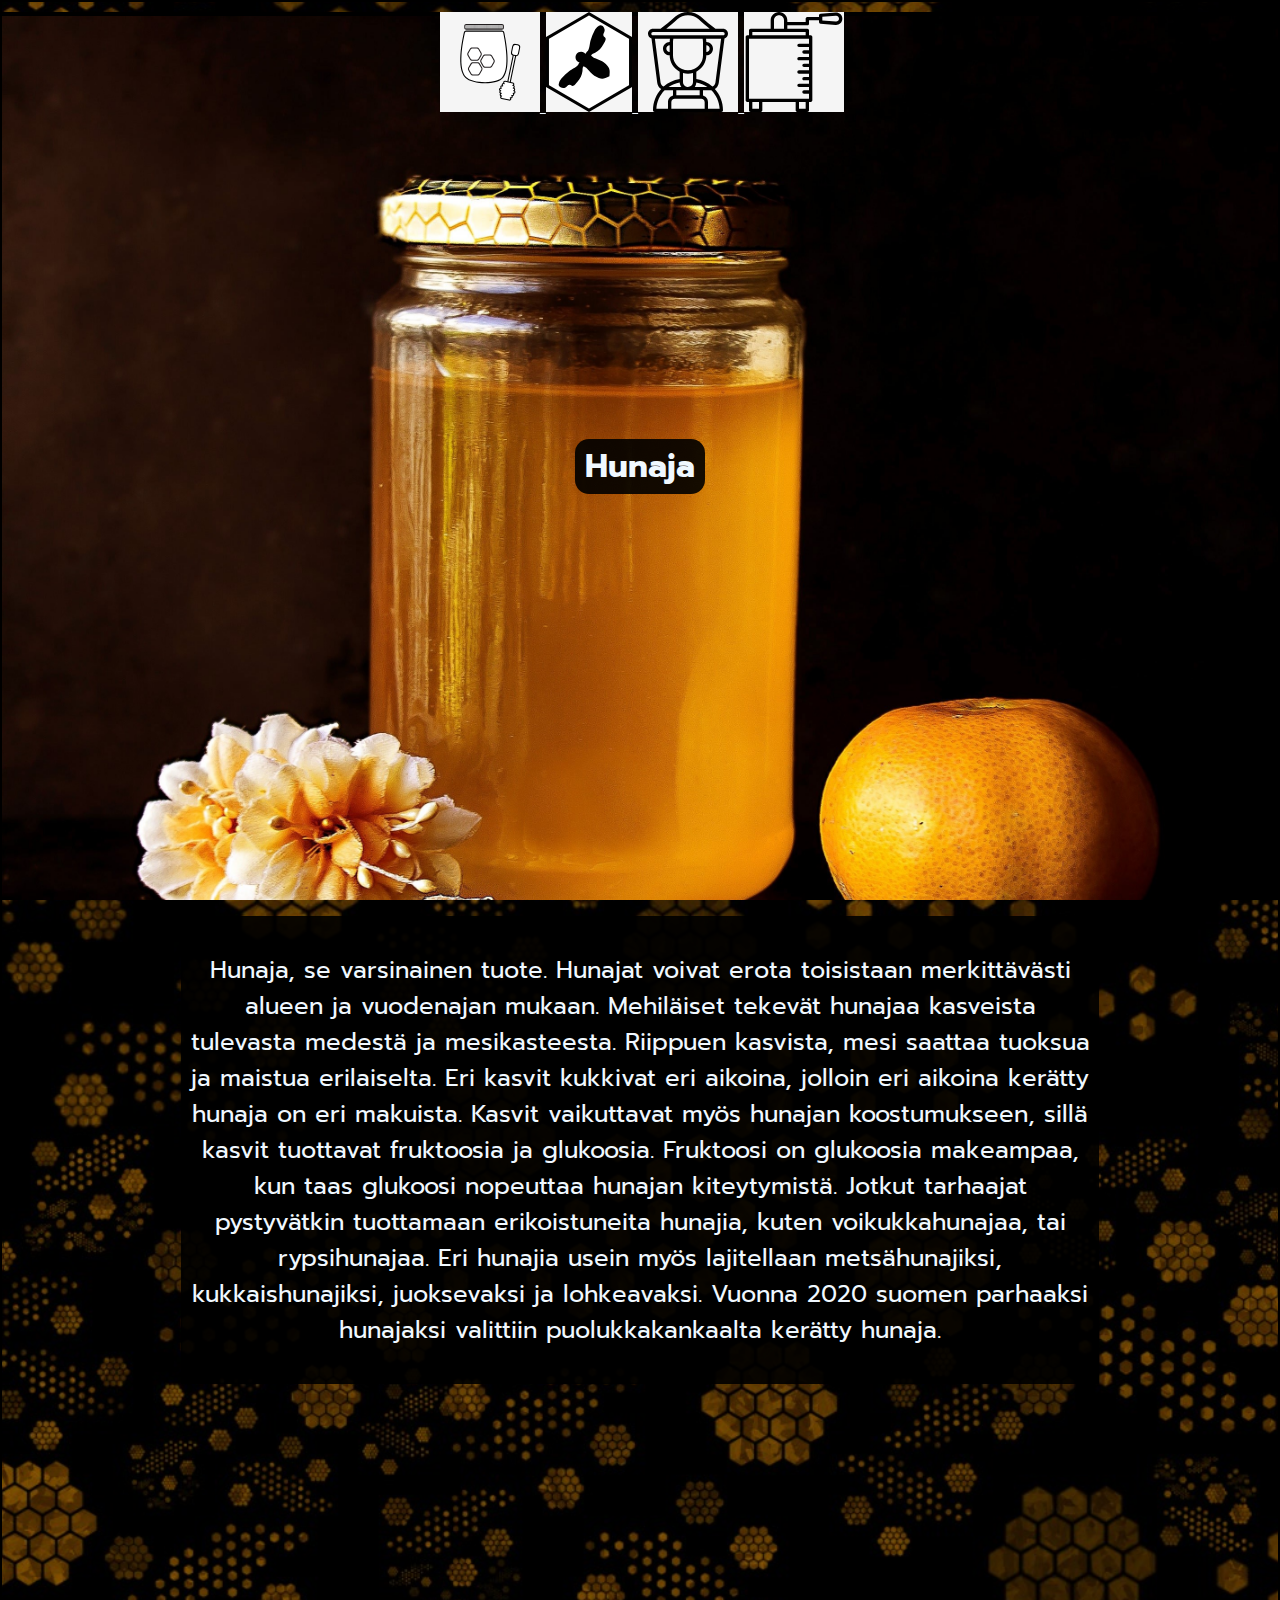
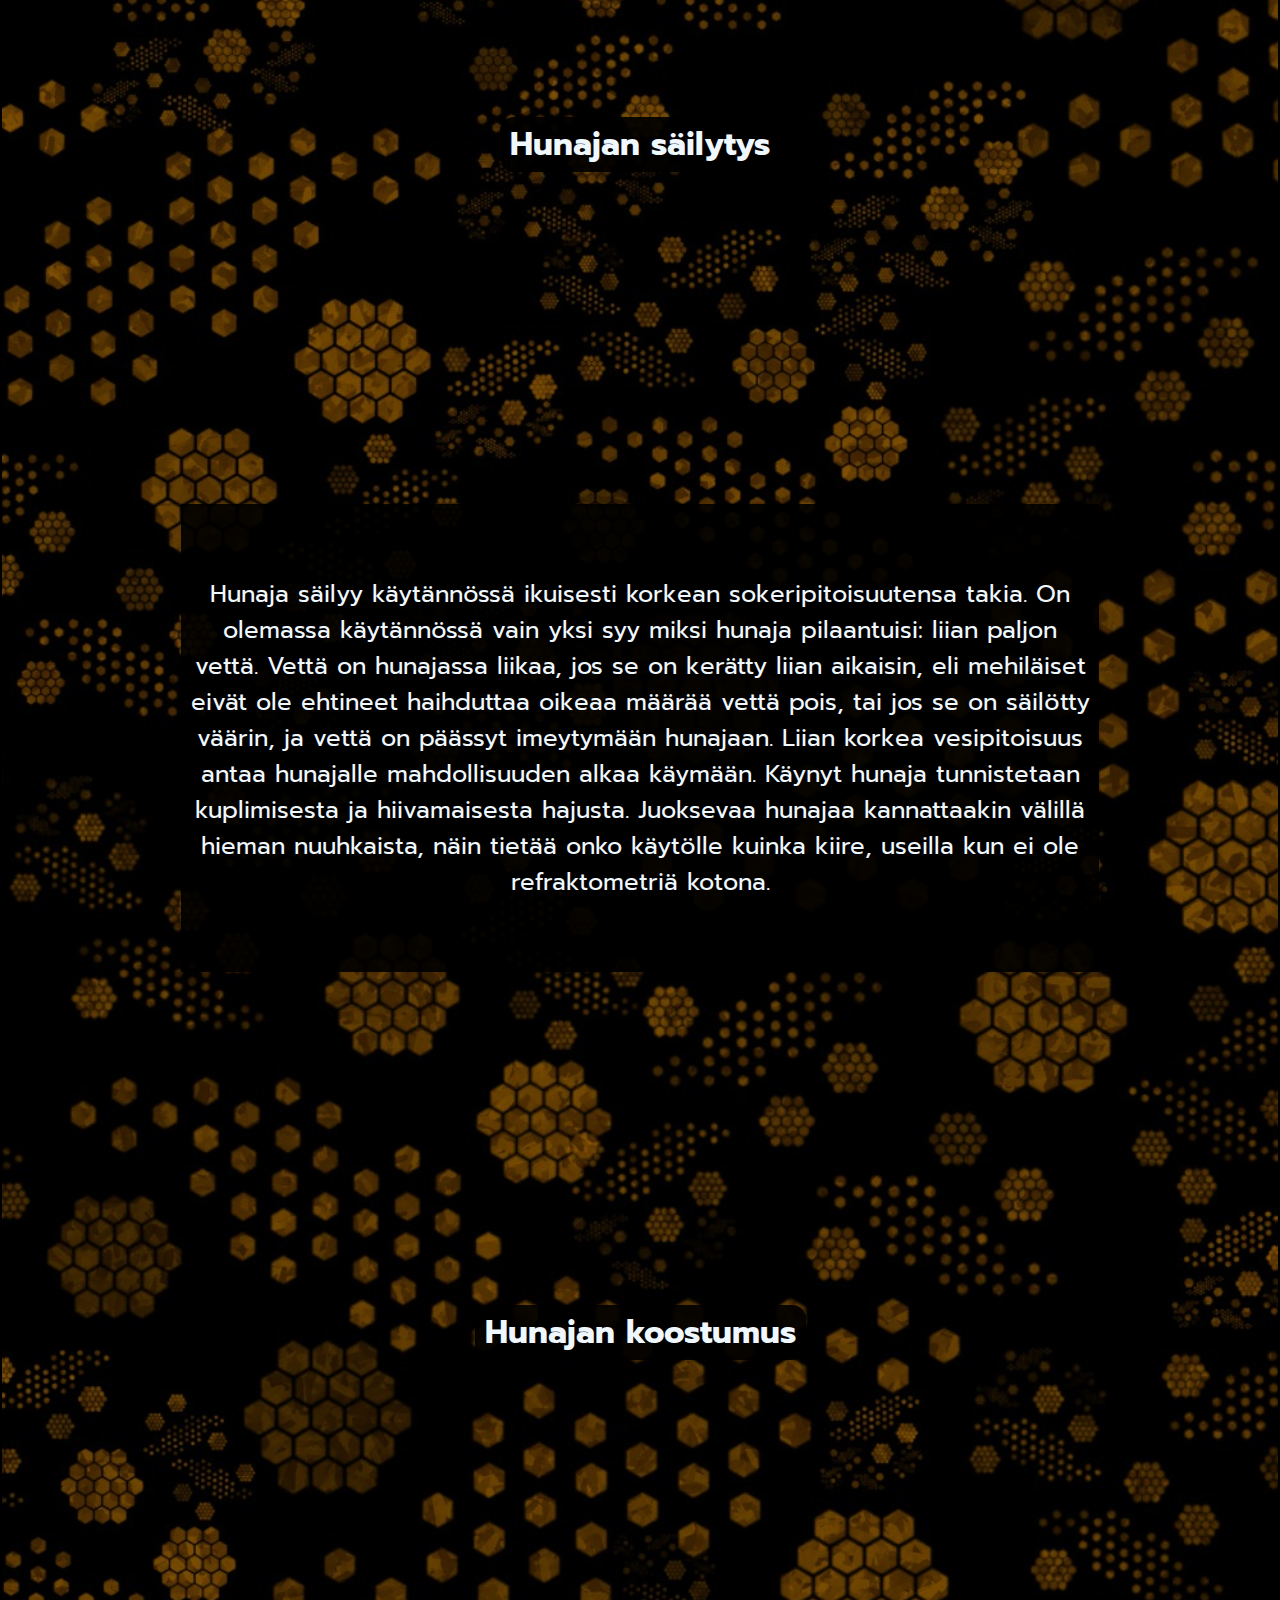
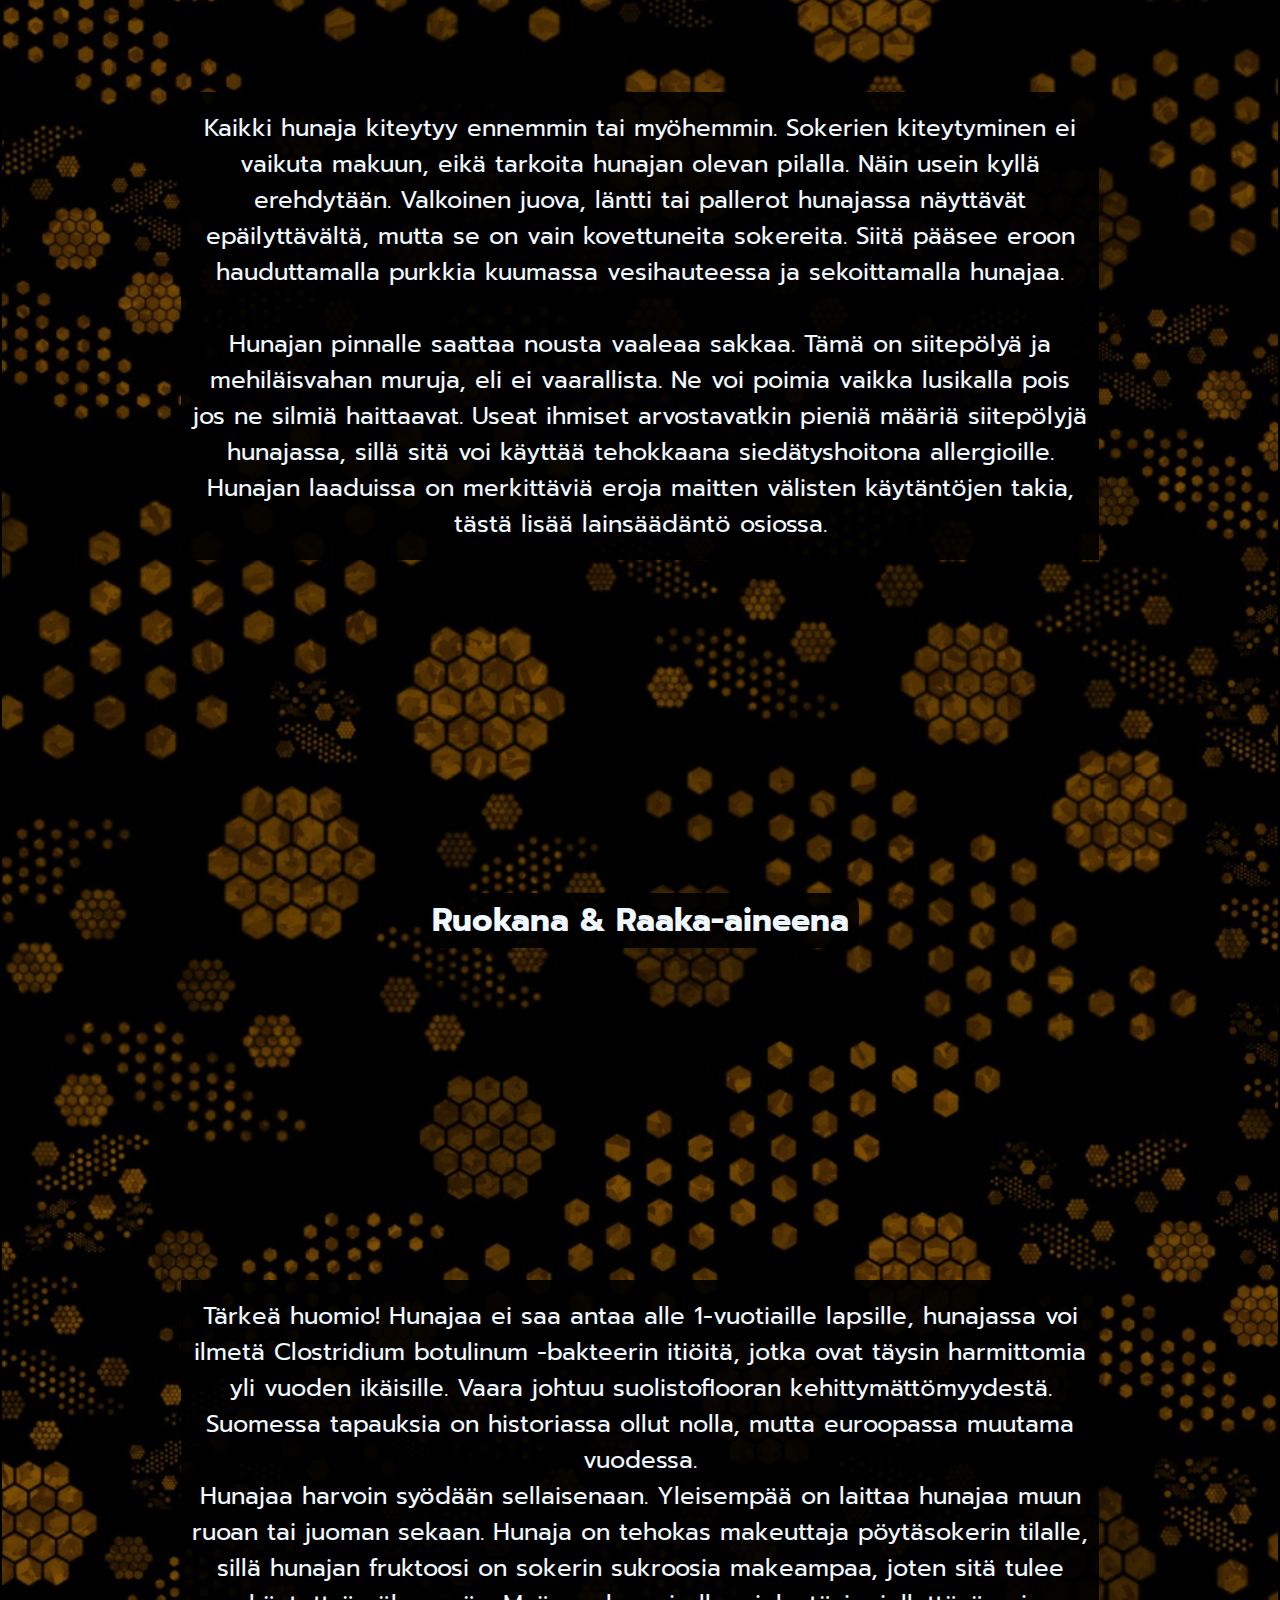
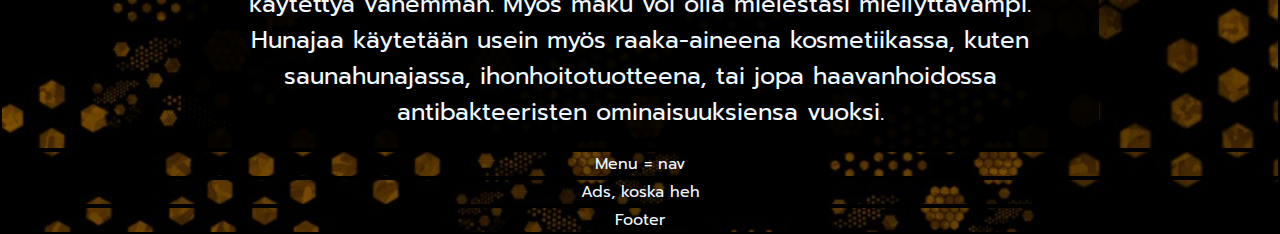
==== commit b8884468: "nav bar fix" ====
--- a/index.html
+++ b/index.html
@@ -11,6 +11,7 @@
     <body class="hha_grid">
        <!-- Nav on viel iha päi hemmettiä, en saanu noita kuvia pysymään oikeassa muodossa. horisontaalisesti asetettuna listana kuvat katosivat --> 
         <header class="hha__header">
+        <div class="navBar">
             <a href="index.html">
             <img class="svg" src="hha_media/Honey_icon_white_01.svg" alt="Hunaja">
             </a>
@@ -23,7 +24,7 @@
             <a href="hha_source.html">
             <img class="svg" src="hha_media/centrigute.svg" alt="Lainsäädäntö">
             </a>
-               
+        </div>       
         </header>
         <main class="hha__main">
            
--- a/hha_style.css
+++ b/hha_style.css
@@ -13,13 +13,12 @@
 	background-image: url(hha_media/background-7002290.jpg);
 	background-size: cover;
 }
-
+/*TÄSSÄ DIV OSASSA VIRHE? */
 div {
 	display: flex;
 	align-items: center;
 	justify-content: center;
-	width: 100%;
-	min-height: 50vh;
+	width: 100%;	
 	height: auto;}
 
 h2 {
@@ -37,6 +36,7 @@
 	max-width: 100vh;
 	background-color: rgb(0, 0, 0, 0.9);
 	font-size: 150%;
+	min-height: 50vh;
 }
 .contentHeadlineHoney1{
 	height: 100vh;
@@ -45,19 +45,19 @@
 	background-size: cover;
 }
 .contentHeadlineHoney2{
-	height: 50vh;
+	height: 80vh;
 	background-image: url(hha_media/honeyjar2.jpg);
 	background-attachment: fixed;
 	background-size: cover;
 }
 .contentHeadlineHoney3{
-	height: 50vh;
+	height: 80vh;
 	background-image: url(hha_media/honeyStacked.jpg);
 	background-attachment: fixed;
 	background-size: cover;
 }
 .contentHeadlineHoney4{
-	height: 500px;
+	height: 80vh;
 	background-image: url(hha_media/beeswax-4052813.jpg);
 	background-attachment: fixed;
 	background-size: cover;
@@ -71,10 +71,15 @@
 	background-color: whitesmoke;
 		
 }  
-.hha__header { position: fixed;
+.hha__header { 
+	padding-top: 10px;
+}
+.navBar {
+	display: block;
+	position: fixed;
 }
 
-/* Gridin jäsentely */
+/* Gridin jäsentely - tää tulee viel muuttumaan hieman. */
 
 .hha__header { grid-area: header; border: black solid 2px; }
 .hha__footer { grid-area: footer; border: black solid 2px; }
@@ -96,4 +101,4 @@
 							50px 
 							30px;
 	}
-}
+
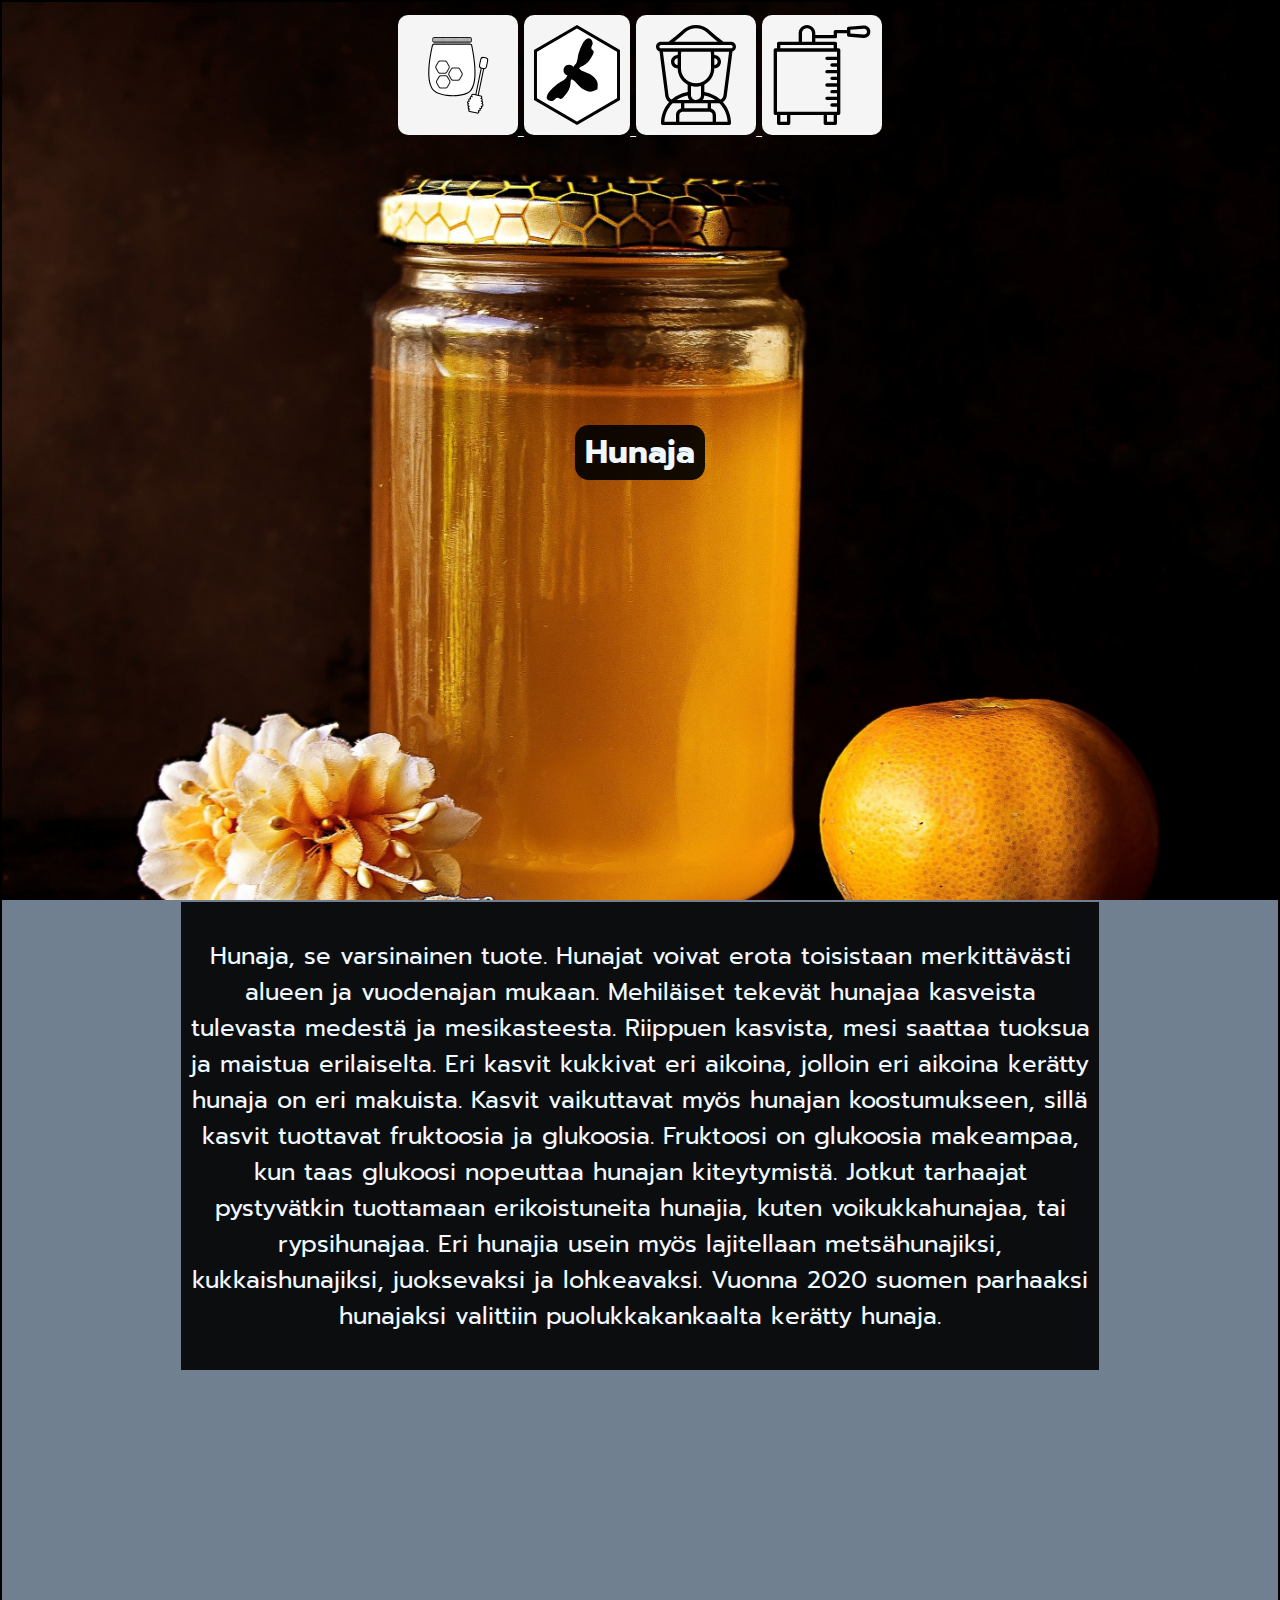
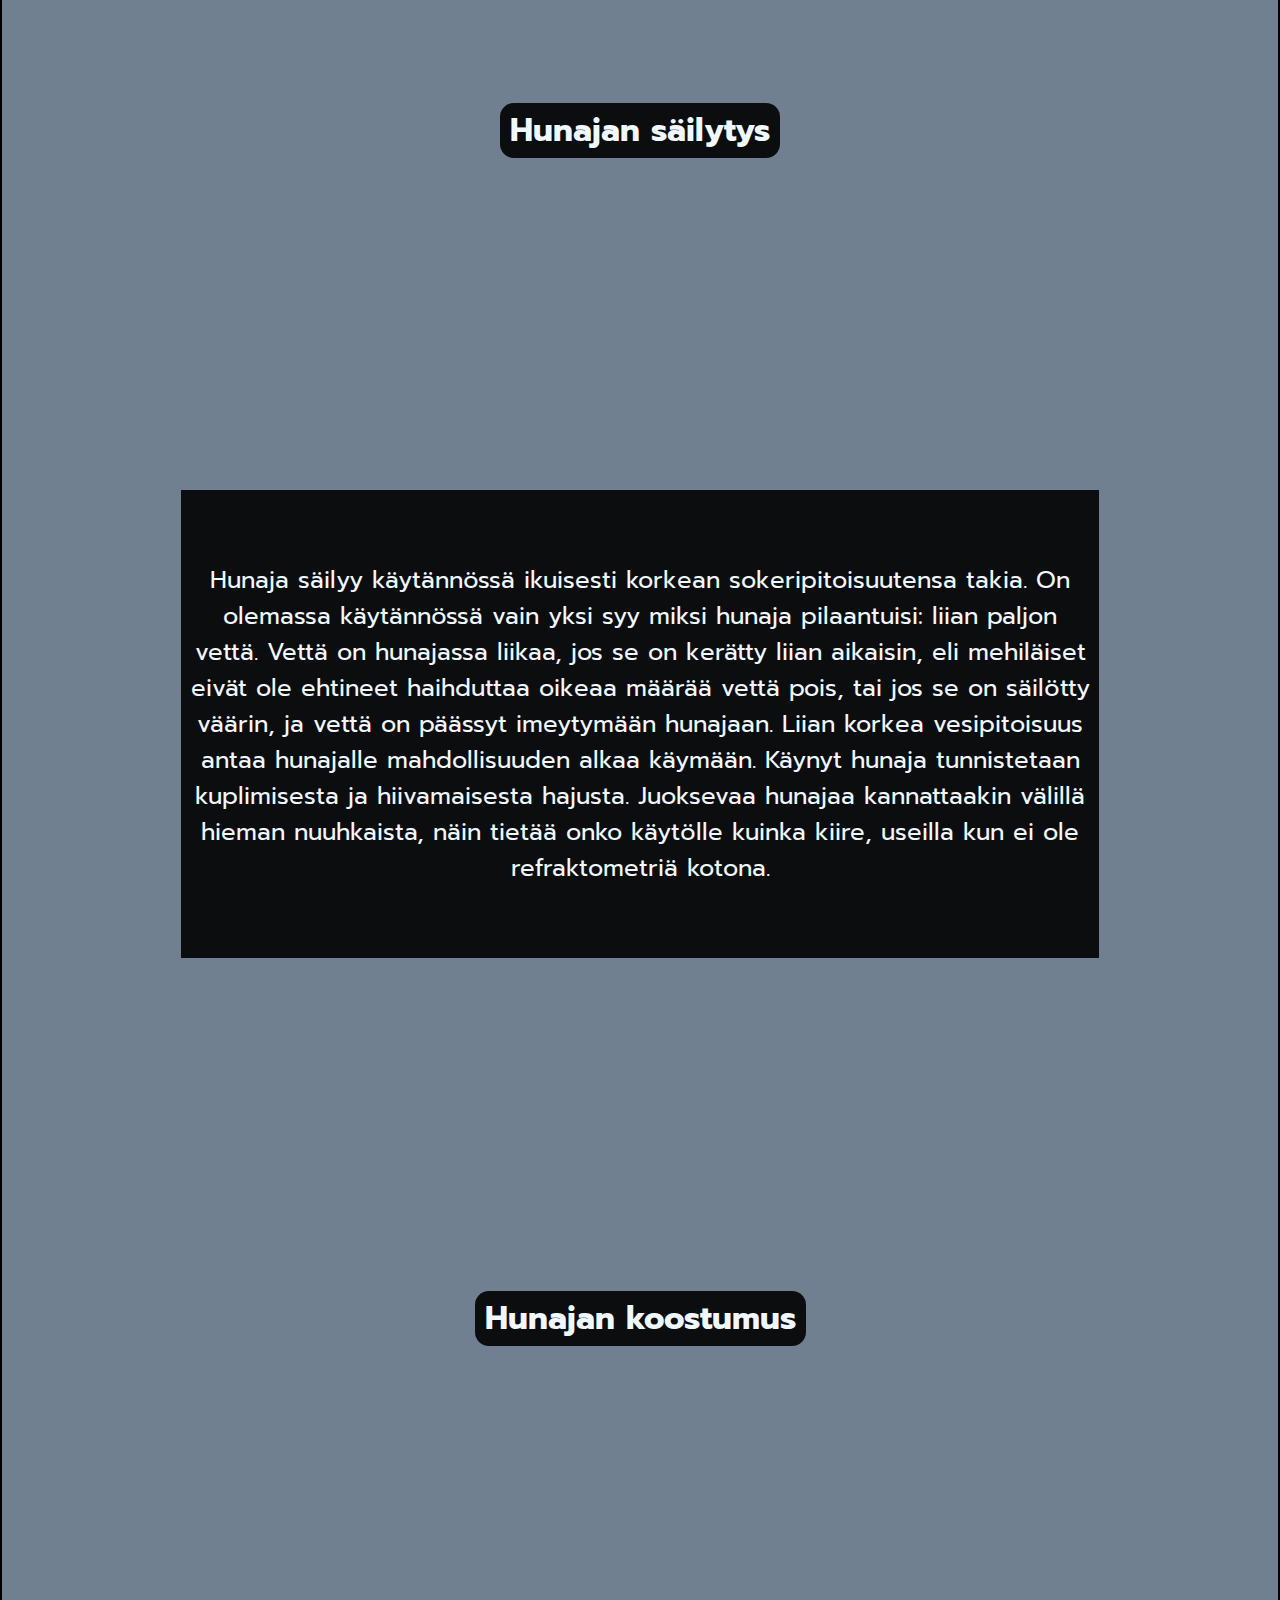
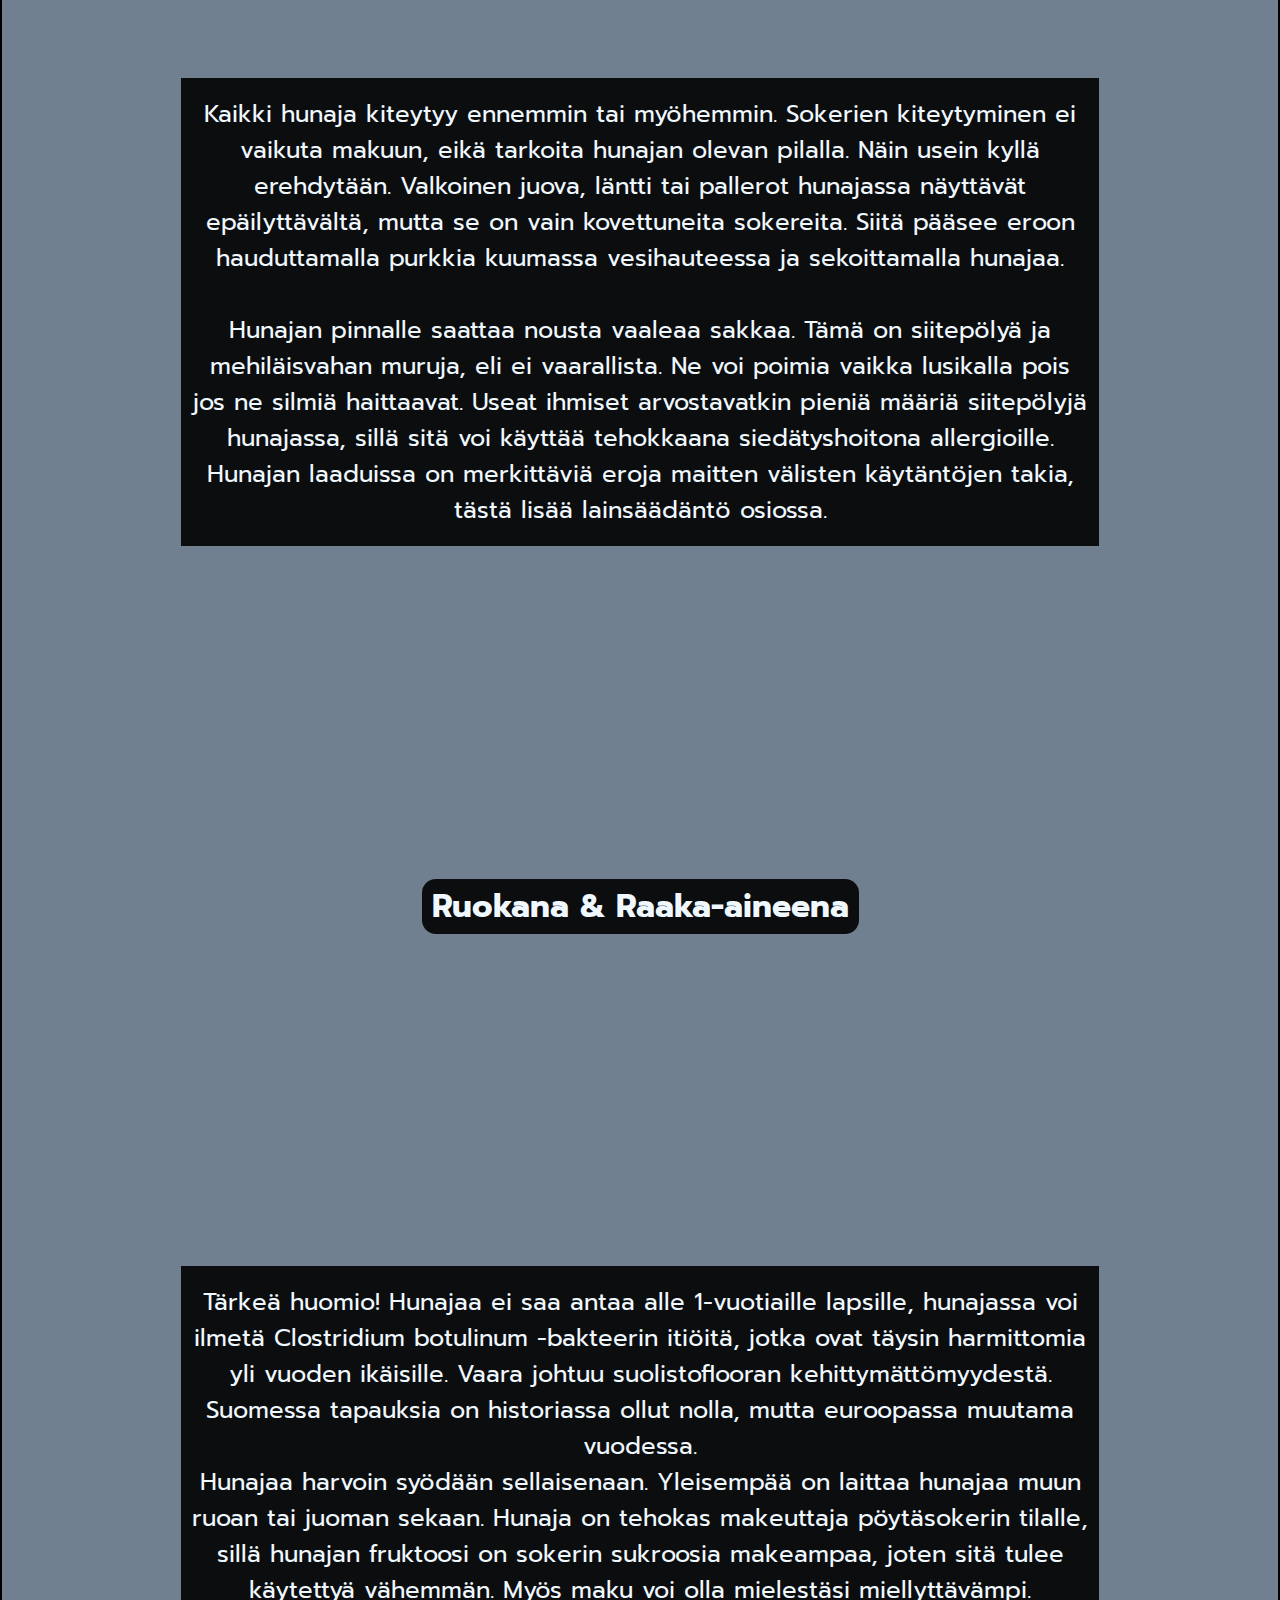
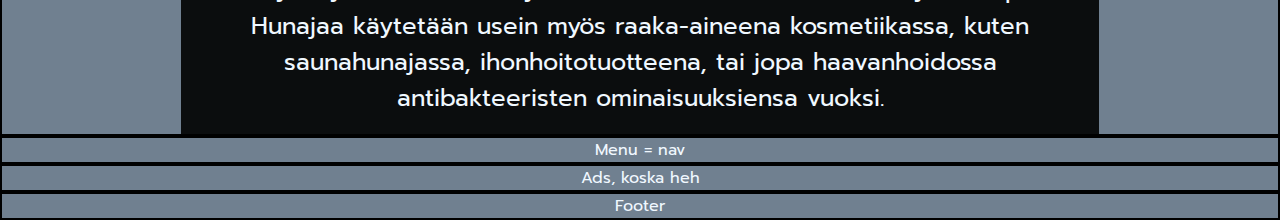
==== commit 4928afc5: "tuunaus" ====
--- a/index.html
+++ b/index.html
@@ -5,7 +5,7 @@
     <meta name="viewport" content="width=device-width, initial-scale=1.0">
     <link rel="stylesheet" type="text/css" media="screen" href="hha_style.css">
     <script src="hha_script.js"></script>
-    <title>Honeyhill FApiary</title>
+    <title>Honeyhill Apiary</title>
 </head>
 <body>
     <body class="hha_grid">
--- a/hha_style.css
+++ b/hha_style.css
@@ -12,6 +12,7 @@
     text-align: center;
 	background-image: url(hha_media/background-7002290.jpg);
 	background-size: cover;
+	background-attachment: fixed;
 }
 /*TÄSSÄ DIV OSASSA VIRHE? */
 div {
@@ -69,19 +70,23 @@
 	max-width: 100px;
 	max-height: 100px;
 	background-color: whitesmoke;
-		
+	padding: 10px;
+	border: 5px whitesmoke;
+	border-radius: 10px;
+			
 }  
 .hha__header { 
-	padding-top: 10px;
+	
 }
 .navBar {
+	padding-top: 15px;
 	display: block;
 	position: fixed;
 }
 
 /* Gridin jäsentely - tää tulee viel muuttumaan hieman. */
 
-.hha__header { grid-area: header; border: black solid 2px; }
+.hha__header { grid-area: header; }
 .hha__footer { grid-area: footer; border: black solid 2px; }
 .hha__main { grid-area: main; border: black solid 2px; }
 .hha__left { grid-area: navigation; border: black solid 2px;}
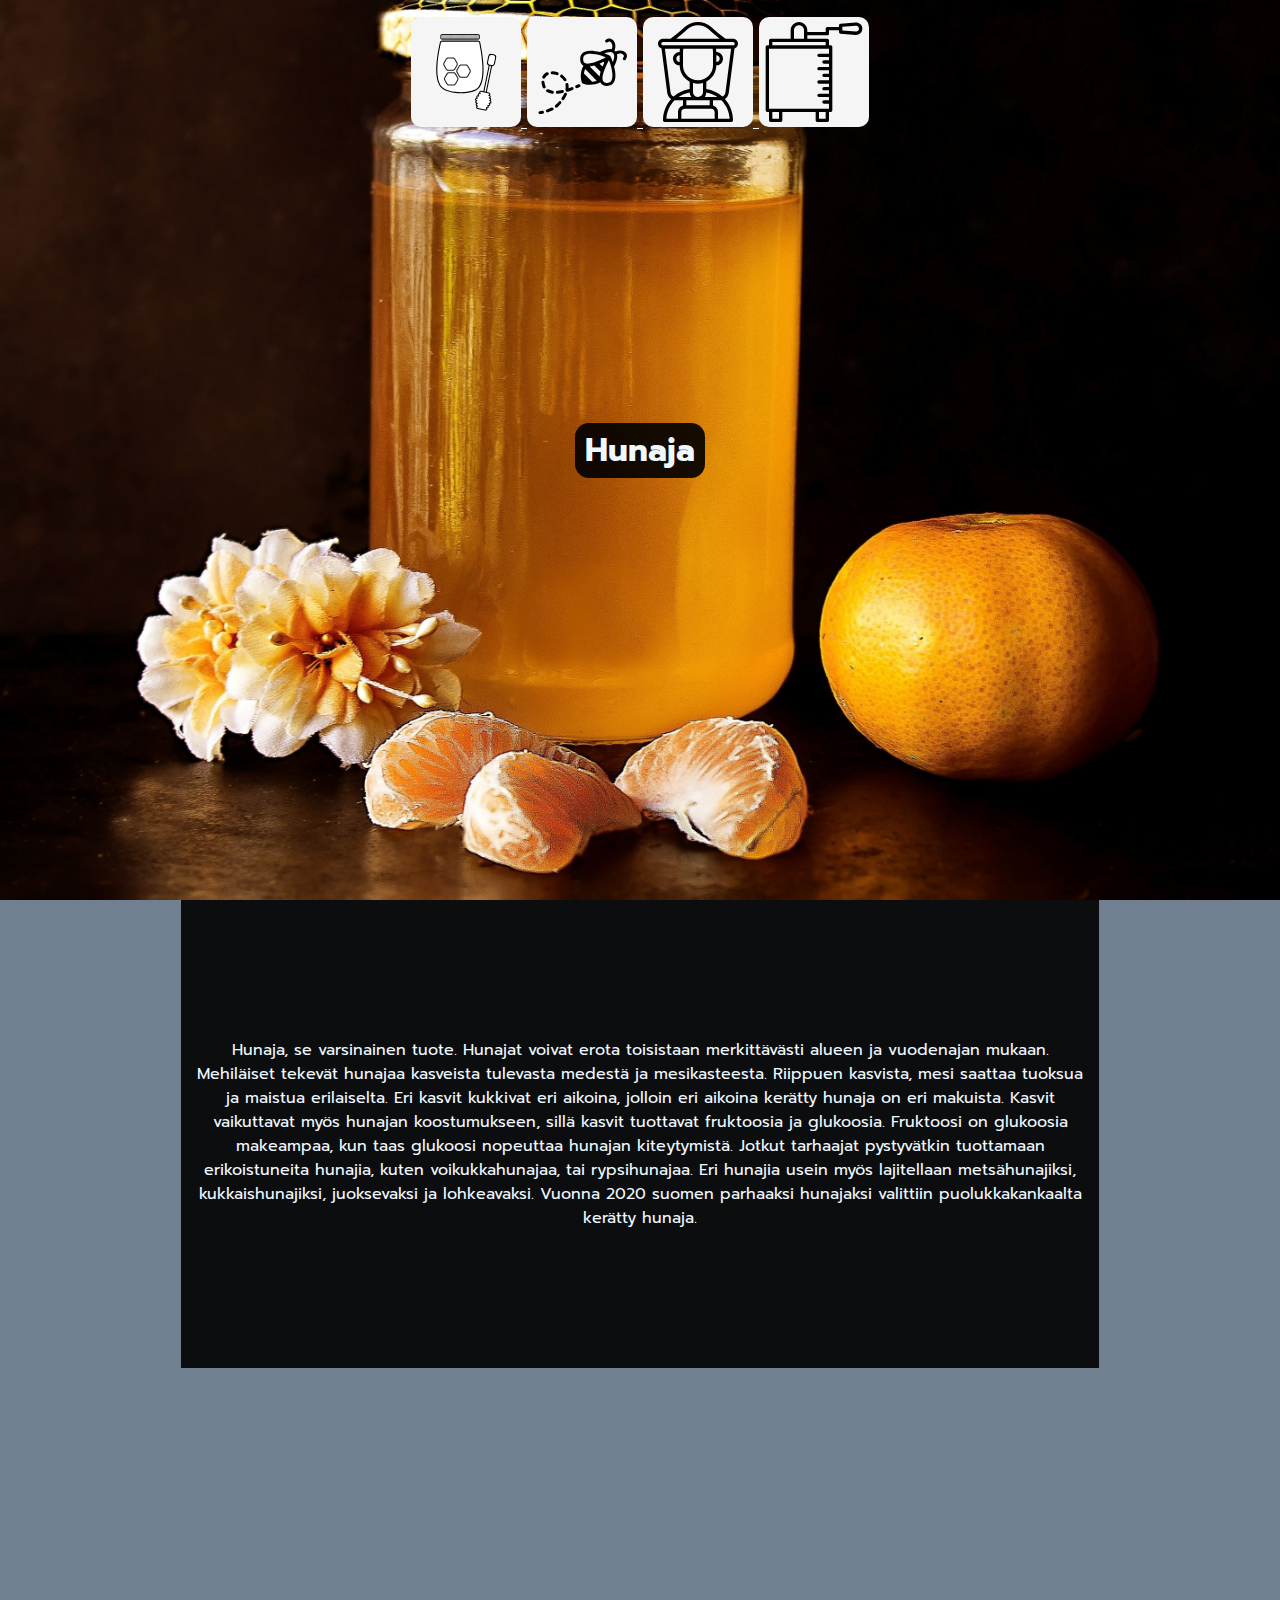
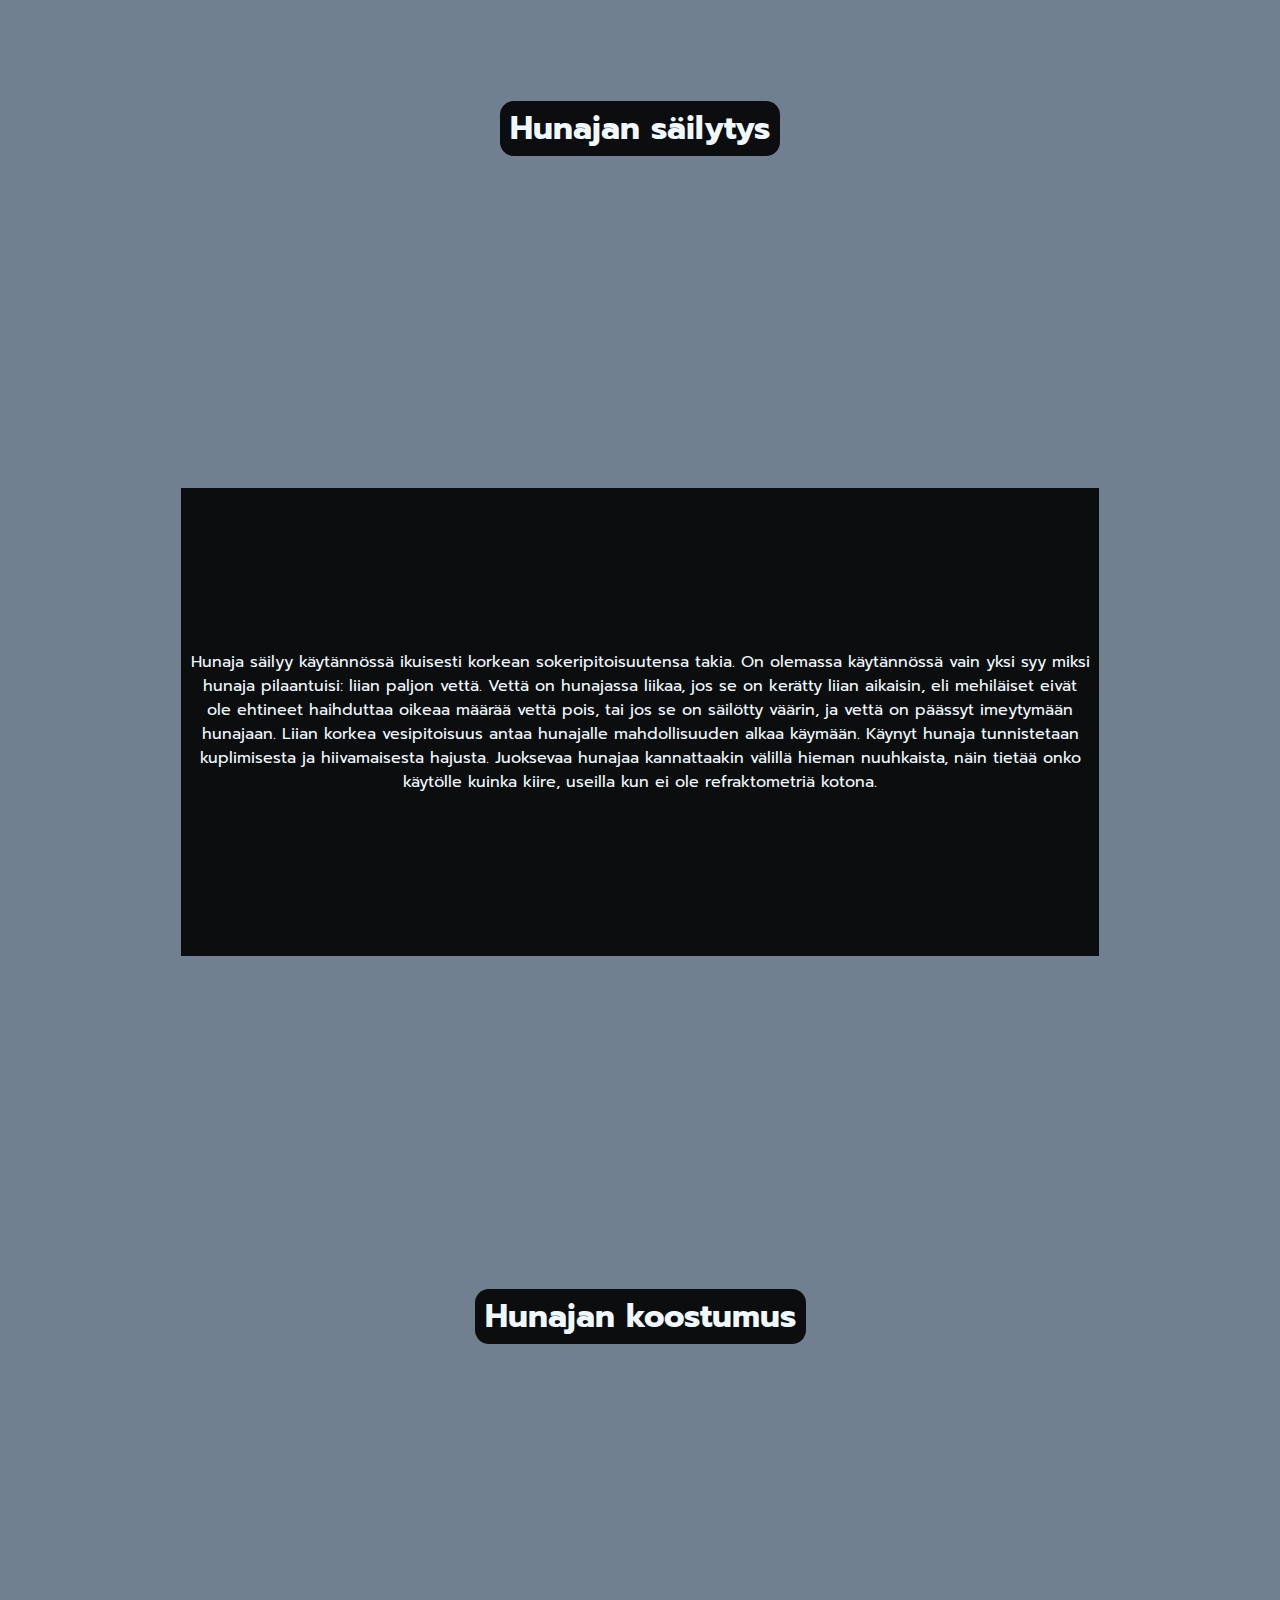
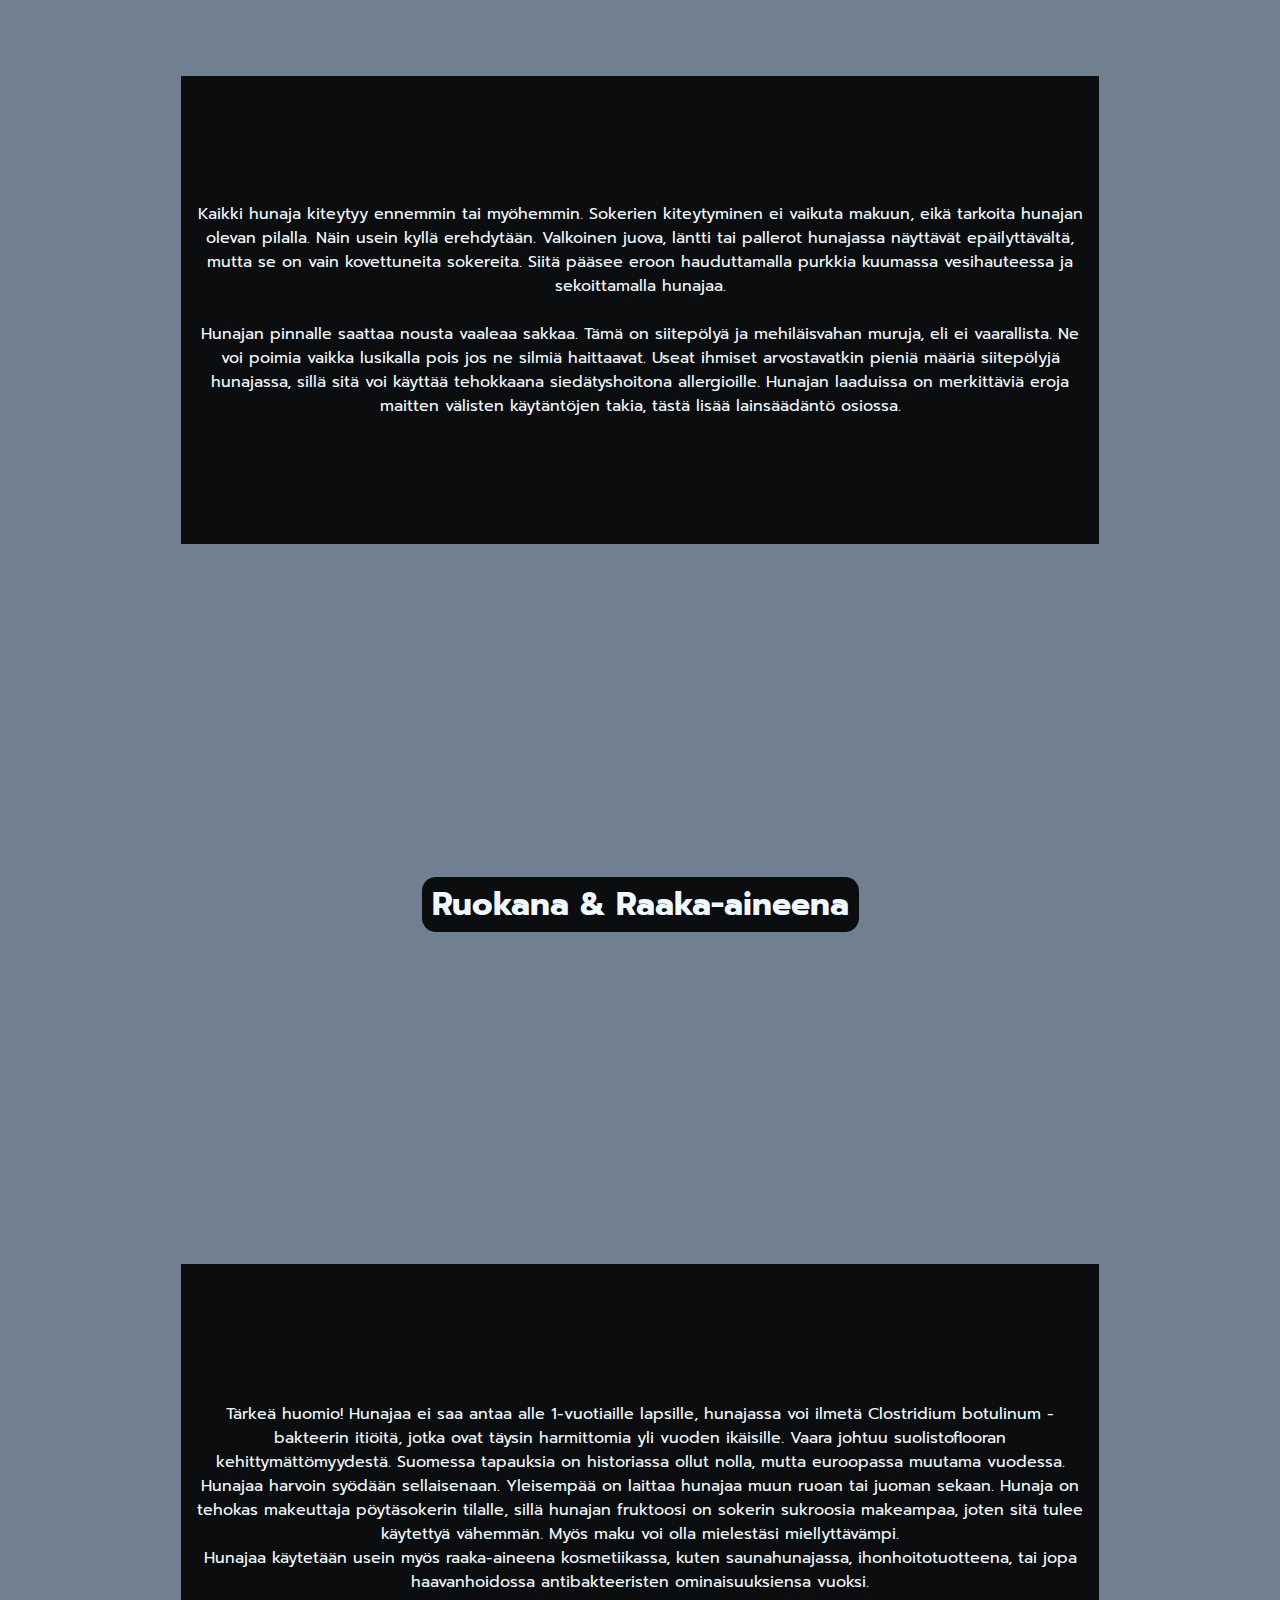
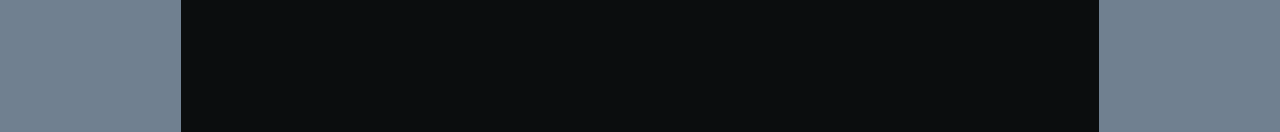
==== commit c5d7ba44: "Rimanalitusvalmis" ====
--- a/index.html
+++ b/index.html
@@ -8,20 +8,19 @@
     <title>Honeyhill Apiary</title>
 </head>
 <body>
-    <body class="hha_grid">
-       <!-- Nav on viel iha päi hemmettiä, en saanu noita kuvia pysymään oikeassa muodossa. horisontaalisesti asetettuna listana kuvat katosivat --> 
+    <body class="hha_grid">       
         <header class="hha__header">
         <div class="navBar">
             <a href="index.html">
             <img class="svg" src="hha_media/Honey_icon_white_01.svg" alt="Hunaja">
             </a>
             <a href="hha_bees.html">
-            <img class="svg" src="hha_media/Hex_icon_with_bee_white.svg" alt="Mehiläiset">
+            <img class="svg" src="hha_media/bee.svg" alt="Mehiläiset">
             </a>
             <a href="hha_apiary.html">
             <img class="svg" src="hha_media/beekeeper.svg" alt="Tarhaus">
             </a>
-            <a href="hha_source.html">
+            <a href="hha_law.html">
             <img class="svg" src="hha_media/centrigute.svg" alt="Lainsäädäntö">
             </a>
         </div>       
@@ -77,8 +76,6 @@
                 </p>
             </div>
         </main>
-        <aside class="hha__left">Menu = nav</aside>
-        <aside class="hha__right">Ads, koska heh</aside>
-        <footer class="hha__footer">Footer</footer>
+       
 </body>
 </html>
--- a/hha_style.css
+++ b/hha_style.css
@@ -14,7 +14,6 @@
 	background-size: cover;
 	background-attachment: fixed;
 }
-/*TÄSSÄ DIV OSASSA VIRHE? */
 div {
 	display: flex;
 	align-items: center;
@@ -29,19 +28,21 @@
 	border-radius: 14px;	
 }
 
-/* content muotoilu aka. sekoilu */
+/* content muotoilu*/
 
 .textBox {
 	margin: auto;
 	padding: 1vh;
 	max-width: 100vh;
 	background-color: rgb(0, 0, 0, 0.9);
-	font-size: 150%;
+	font-size: 100%;
 	min-height: 50vh;
 }
+/* Honey osuus */
 .contentHeadlineHoney1{
 	height: 100vh;
 	background-image: url(hha_media/honeyjar1\ \(2\).jpg);
+	background-position:center;
 	background-attachment: fixed;
 	background-size: cover;
 }
@@ -63,47 +64,128 @@
 	background-attachment: fixed;
 	background-size: cover;
 }
-
-/* Nav on viel ripulia, en ehtinyt selvittää miks eka versio ei toiminut. Tämä on väliaikainen */
-
-.svg {
-	max-width: 100px;
-	max-height: 100px;
-	background-color: whitesmoke;
-	padding: 10px;
-	border: 5px whitesmoke;
-	border-radius: 10px;
-			
-}  
-.hha__header { 
+/* Bee osuus */
+.contentHeadlineBee1{
+	height: 100vh;
+	background-image: url(hha_media/beeBG.jpg);
+	background-position:center;
+	background-attachment: fixed;
+	background-size: cover;
 	
 }
+.contentHeadlineBee2{
+	height: 80vh;
+	background-image: url(hha_media/beeMarkedQueen.jpg);
+	background-position:center;
+	background-attachment: fixed;
+	background-size: cover;
+}
+.contentHeadlineBee3{
+	height: 80vh;
+	background-image: url(hha_media/broodComb.jpg);
+	background-position:center;
+	background-attachment: fixed;
+	background-size: cover;
+}
+/* Tarhaus osuus */
+.contentHeadlineApiary1{
+	height: 100vh;
+	background-image: url(hha_media/beekeeperInspection.jpg);
+	background-position:center;
+	background-attachment: fixed;
+	background-size: cover;
+}
+.contentHeadlineApiary2{
+	height: 80vh;
+	background-image: url(hha_media/beeSawrm.jpg);
+	background-position:center;
+	background-attachment: fixed;
+	background-size: cover;
+}
+.contentHeadlineApiary3{
+	height: 80vh;
+	background-image: url(hha_media/beekeeperInspection3.jpg);
+	background-position:center;
+	background-attachment: fixed;
+	background-size: cover;
+}
+.contentHeadlineApiary4{
+	height: 80vh;
+	background-image: url(hha_media/beekeeperInspection2.jpg);
+	background-position:center;
+	background-attachment: fixed;
+	background-size: cover;
+}
+.contentHeadlineApiary5{
+	height: 80vh;
+	background-image: url(hha_media/fullHoneyFrame.jpg);
+	background-position:center;
+	background-attachment: fixed;
+	background-size: cover;
+}
+/* Laki osuus */
+.contentHeadlineLaw1{
+	height: 100vh;
+	background-image: url(hha_media/beehivesInFog.jpg);
+	background-position:center;
+	background-attachment: fixed;
+	background-size: cover;
+}
+.contentHeadlineLaw2{
+	height: 80vh;
+	background-image: url(hha_media/kennoHunaja.jpg);
+	background-position:center;
+	background-attachment: fixed;
+	background-size: cover;
+}
+.contentHeadlineLaw3{
+	height: 80vh;
+	background-image: url(hha_media/hiveEntrance.jpg);
+	background-position:center;
+	background-attachment: fixed;
+	background-size: cover;
+}
+.contentHeadlineLaw4{
+	height: 80vh;
+	background-image: url(hha_media/beekeeperInspection4.jpg);
+	background-position:center;
+	background-attachment: fixed;
+	background-size: cover;
+}
+/* NAV */
+.svg {	
+	width: 20vw;
+	max-width: 100px;
+	background-color: whitesmoke;
+	padding: 5px;
+	border: 5px whitesmoke;
+	border-radius: 10px;				
+}  
+
+.hha__header { 
+	display: flex;
+	align-items: center;
+	justify-content: center;
+	width: 100%;	
+	height: auto;	
+}
 .navBar {
-	padding-top: 15px;
+	padding-top: 150px;
 	display: block;
-	position: fixed;
+	position: fixed;	
 }
 
-/* Gridin jäsentely - tää tulee viel muuttumaan hieman. */
 
+/* Gridin jäsentely */
 .hha__header { grid-area: header; }
-.hha__footer { grid-area: footer; border: black solid 2px; }
-.hha__main { grid-area: main; border: black solid 2px; }
-.hha__left { grid-area: navigation; border: black solid 2px;}
-.hha__right { grid-area: ads; border: black solid 2px;}
+.hha__main { grid-area: main;}
 
 .hha_grid {        
         grid-template-areas: 
                             "header"
-		                    "navigation"
-		                    "main"
-		                    "ads"
-		                    "footer";
+		                    "main";
 		grid-template-columns: 100%;
 		grid-template-rows: 100px 
-							50px 
-							1fr
-							50px 
-							30px;
+							1fr;
 	}
 
